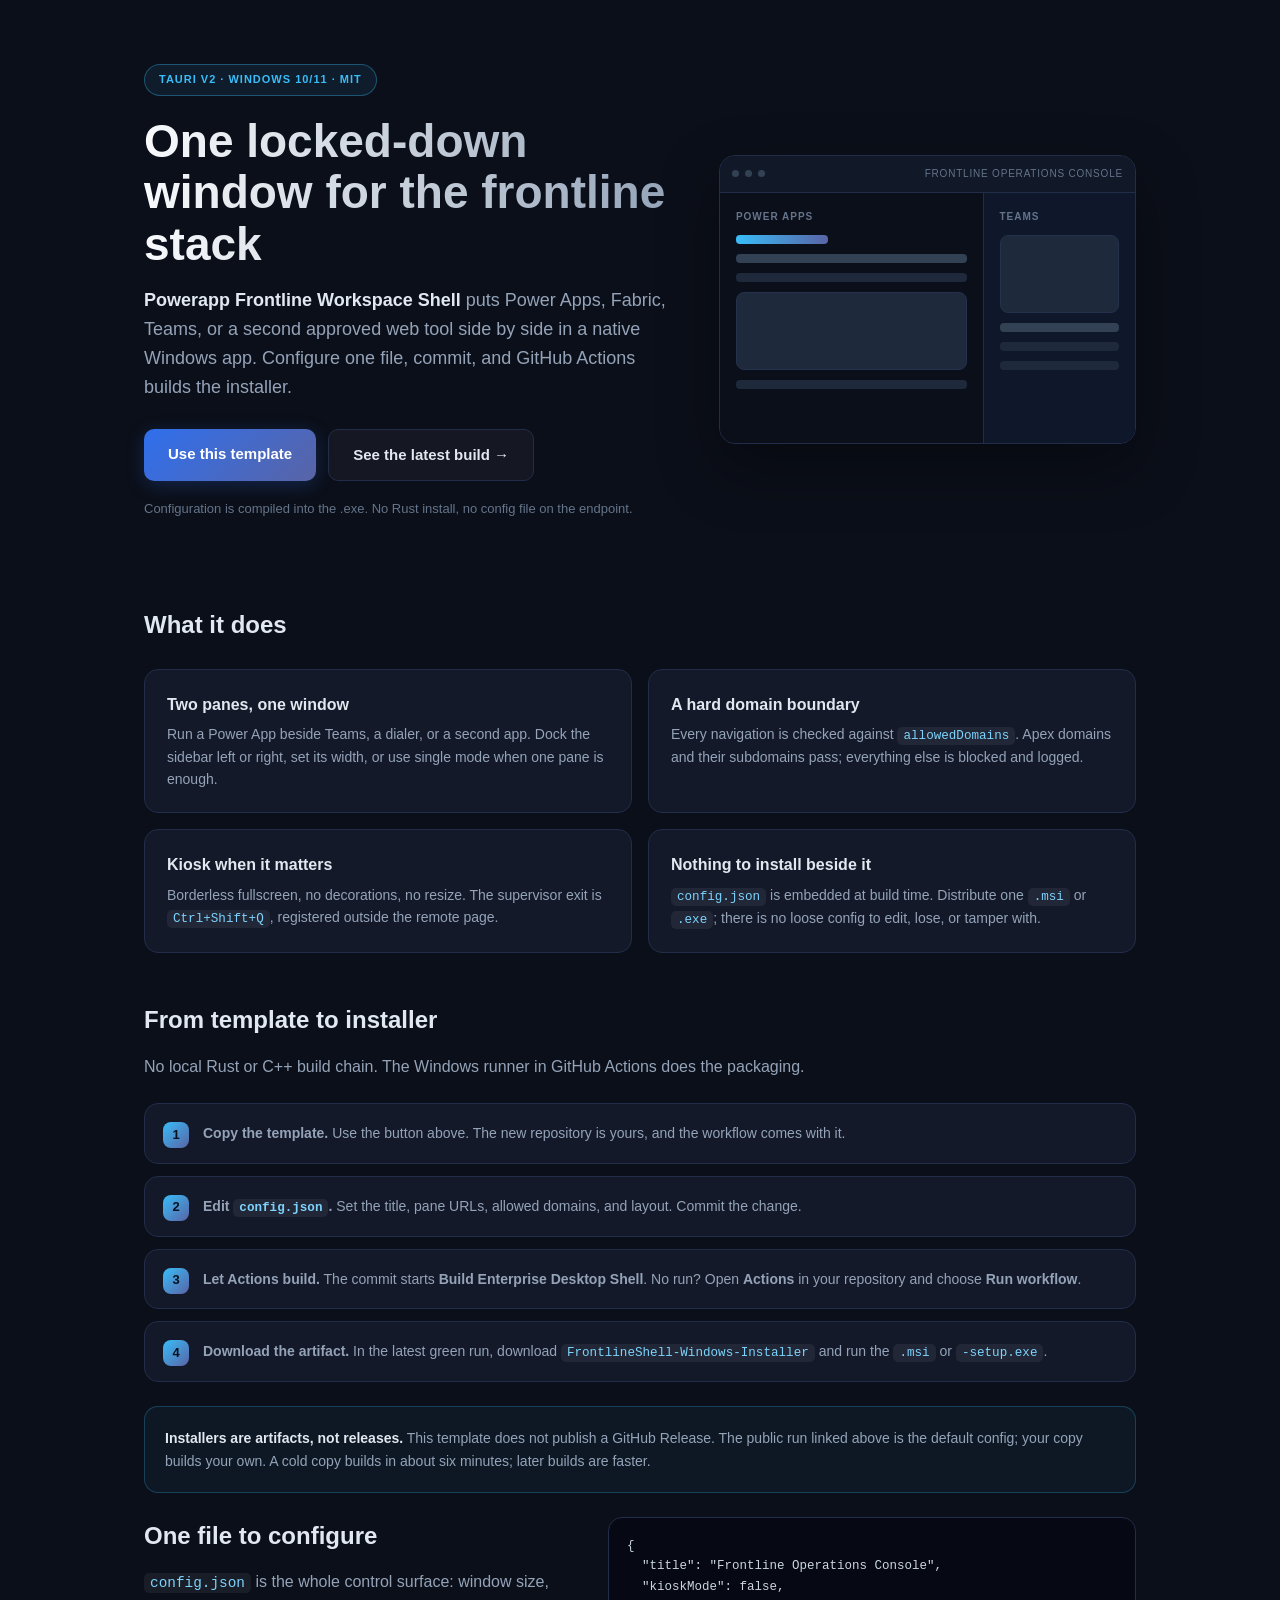
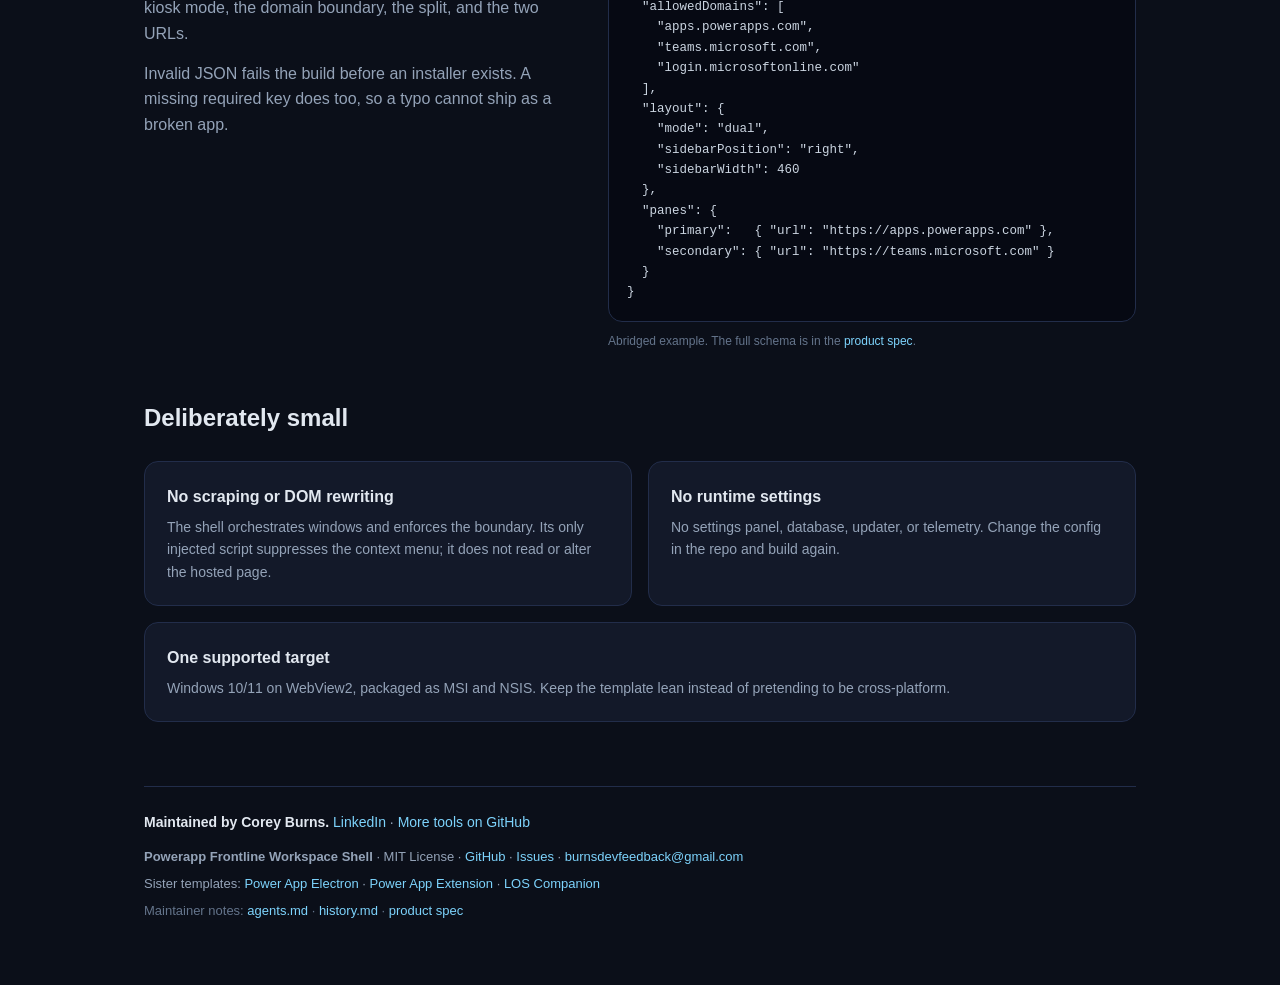
==== index.html @ fa046598 "Publish the template front door and quickstart Adds the GitHub Pages landing page, the copy-configur" ====
<!DOCTYPE html>
<html lang="en">
<head>
<meta charset="UTF-8">
<meta name="viewport" content="width=device-width, initial-scale=1.0">
<title>Powerapp Frontline Workspace Shell — Tauri desktop template</title>
<meta name="description" content="A free, MIT-licensed Tauri v2 template that packages Power Apps, Fabric, Teams, and other approved web tools into one locked-down Windows desktop app. Copy it, edit config.json, commit, and GitHub Actions builds the MSI and NSIS installers.">
<link rel="canonical" href="https://spuds0588.github.io/Powerapp-Frontline-Workspace-Shell/">
<meta property="og:type" content="website">
<meta property="og:title" content="Powerapp Frontline Workspace Shell — Tauri desktop template">
<meta property="og:description" content="One locked-down Windows window for Power Apps, Fabric, and the rest of the frontline stack. Configure one file; GitHub Actions builds the installers.">
<meta property="og:url" content="https://spuds0588.github.io/Powerapp-Frontline-Workspace-Shell/">
<meta name="twitter:card" content="summary">
<meta name="theme-color" content="#0b0f19">
<meta name="robots" content="index, follow">
<link rel="icon" type="image/png" href="src-tauri/icons/32x32.png">
<style>
:root {
    --bg: #0b0f19;
    --panel: #131929;
    --panel-2: #0d1322;
    --border: #222d4a;
    --ink: #e2e8f0;
    --muted: #94a3b8;
    --faint: #64748b;
    --accent: #38bdf8;
    --accent-2: #5964a6;
    --code: #7dd3fc;
}
* { margin: 0; padding: 0; box-sizing: border-box; }
body {
    font-family: -apple-system, BlinkMacSystemFont, "Segoe UI", Roboto, Helvetica, Arial, sans-serif;
    background: var(--bg);
    color: var(--ink);
    line-height: 1.6;
}
.wrap { max-width: 1040px; margin: 0 auto; padding: 64px 24px; }
a { color: var(--code); text-decoration: none; }
a:hover { text-decoration: underline; }
a:focus-visible, .btn:focus-visible { outline: 2px solid var(--accent); outline-offset: 3px; }

.hero {
    display: grid;
    grid-template-columns: minmax(0, 1.12fr) minmax(320px, .88fr);
    gap: 44px;
    align-items: center;
    padding-bottom: 24px;
}
.badge {
    display: inline-block; font-size: 11px; font-weight: 700; letter-spacing: 1px;
    text-transform: uppercase; color: var(--accent); border: 1px solid rgba(56,189,248,.35);
    background: rgba(56,189,248,.08); border-radius: 999px; padding: 6px 14px; margin-bottom: 20px;
}
h1 {
    font-size: clamp(32px, 5vw, 46px); line-height: 1.12; font-weight: 800;
    background: linear-gradient(90deg, #f8fafc, #94a3b8);
    -webkit-background-clip: text; background-clip: text; -webkit-text-fill-color: transparent;
    margin-bottom: 16px;
}
.lede { font-size: 18px; color: var(--muted); max-width: 640px; margin-bottom: 28px; }
.lede strong { color: var(--ink); }
.cta-row { display: flex; flex-wrap: wrap; gap: 12px; }
.btn {
    display: inline-block; padding: 13px 24px; border-radius: 10px; font-weight: 600;
    font-size: 15px; text-decoration: none; transition: transform .15s ease, box-shadow .15s ease;
}
.btn:hover { transform: translateY(-2px); text-decoration: none; }
.btn-primary {
    background: linear-gradient(135deg, #2f6fed, #5964a6); color: #fff;
    box-shadow: 0 4px 18px rgba(47,111,237,.25);
}
.btn-secondary { background: rgba(255,255,255,.04); color: var(--ink); border: 1px solid var(--border); }
.micro { font-size: 13px; color: var(--faint); margin-top: 18px; }

.mock {
    border: 1px solid var(--border); border-radius: 16px; background: var(--panel-2);
    box-shadow: 0 24px 60px rgba(0,0,0,.35); overflow: hidden;
}
.mock-bar {
    display: flex; align-items: center; gap: 6px; padding: 10px 12px;
    border-bottom: 1px solid var(--border); background: #111827;
}
.dot { width: 7px; height: 7px; border-radius: 50%; background: #334155; }
.mock-title {
    margin-left: auto; font-size: 10px; letter-spacing: .08em; text-transform: uppercase;
    color: var(--faint);
}
.mock-body {
    display: grid; grid-template-columns: 1.55fr .9fr; height: 250px; background: var(--bg);
}
.pane { display: flex; flex-direction: column; gap: 10px; padding: 16px; min-width: 0; }
.pane-side { border-left: 1px solid var(--border); background: #0f172a; }
.pane-label {
    font-size: 10px; letter-spacing: .1em; text-transform: uppercase;
    color: var(--faint); font-weight: 700;
}
.bar { height: 9px; border-radius: 4px; background: #1e293b; }
.bar.bright { background: #334155; }
.bar.accent { background: linear-gradient(90deg, var(--accent), var(--accent-2)); width: 40%; }
.tile { height: 56px; border-radius: 8px; background: #1e293b; border: 1px solid #24314d; }
.tile.tall { height: 78px; }

h2 { font-size: 24px; font-weight: 700; margin: 48px 0 14px; color: var(--ink); }
h3 { font-size: 16px; font-weight: 600; margin-bottom: 6px; color: var(--ink); }
p { color: var(--muted); margin-bottom: 14px; }
.grid { display: grid; grid-template-columns: repeat(2, minmax(0, 1fr)); gap: 16px; margin: 24px 0; }
.grid .card:last-child:nth-child(odd) { grid-column: 1 / -1; }
.card { background: var(--panel); border: 1px solid var(--border); border-radius: 14px; padding: 22px; }
.card p { margin: 0; font-size: 14px; }
.card:hover { border-color: #2f4a7a; }

.steps { margin: 24px 0; }
.step {
    position: relative; padding: 18px 18px 18px 58px; background: var(--panel);
    border: 1px solid var(--border); border-radius: 14px; margin-bottom: 12px;
}
.step::before {
    counter-increment: step; content: counter(step);
    position: absolute; left: 18px; top: 18px; width: 26px; height: 26px; border-radius: 8px;
    background: linear-gradient(135deg, var(--accent), var(--accent-2)); color: #06121f;
    font-weight: 800; font-size: 13px; display: flex; align-items: center; justify-content: center;
}
.steps { counter-reset: step; }
.step p { margin: 0; font-size: 14px; }

.callout {
    background: rgba(56,189,248,.05); border: 1px solid rgba(56,189,248,.25);
    border-radius: 14px; padding: 20px; margin: 24px 0;
}
.callout p { margin: 0; font-size: 14px; }
.callout strong { color: var(--ink); }

.split { display: grid; grid-template-columns: minmax(0, .9fr) minmax(0, 1.1fr); gap: 32px; align-items: start; }
.split > * { min-width: 0; }
.split h2 { margin-top: 0; }
code {
    font-family: ui-monospace, SFMono-Regular, Menlo, Consolas, monospace; font-size: .9em;
    background: rgba(255,255,255,.06); border-radius: 5px; padding: 2px 6px; color: var(--code);
}
pre {
    background: #060913; border: 1px solid var(--border); border-radius: 14px;
    padding: 18px; overflow-x: auto; line-height: 1.55; margin: 0;
}
pre code {
    background: none; padding: 0; color: #cbd5e1; font-size: 12.5px; white-space: pre;
}
.code-col .micro { margin: 10px 0 0; font-size: 12px; }

footer { margin-top: 64px; padding-top: 24px; border-top: 1px solid var(--border); font-size: 13px; }
footer p { margin-bottom: 6px; }
footer .connect { font-size: 14px; margin-bottom: 14px; }
footer .connect strong { color: var(--ink); }
footer .small { color: var(--faint); }
.sr-only {
    position: absolute; width: 1px; height: 1px; padding: 0; margin: -1px;
    overflow: hidden; clip: rect(0,0,0,0); white-space: nowrap; border: 0;
}

@media (max-width: 860px) {
    .wrap { padding: 48px 20px; }
    .hero { grid-template-columns: 1fr; gap: 32px; }
    .mock-body { height: 220px; }
    .split { grid-template-columns: 1fr; gap: 8px; }
    h2 { margin-top: 40px; }
}
@media (max-width: 700px) {
    .grid { grid-template-columns: 1fr; }
    .grid .card:last-child:nth-child(odd) { grid-column: auto; }
}
</style>
</head>
<body>
<div class="wrap">

<header class="hero">
    <div>
        <span class="badge">Tauri v2 &middot; Windows 10/11 &middot; MIT</span>
        <h1>One locked-down window for the frontline stack</h1>
        <p class="lede">
            <strong>Powerapp Frontline Workspace Shell</strong> puts Power Apps, Fabric, Teams, or a
            second approved web tool side by side in a native Windows app. Configure one file, commit,
            and GitHub Actions builds the installer.
        </p>
        <div class="cta-row">
            <a class="btn btn-primary" href="https://github.com/Spuds0588/Powerapp-Frontline-Workspace-Shell/generate">Use this template</a>
            <a class="btn btn-secondary" href="https://github.com/Spuds0588/Powerapp-Frontline-Workspace-Shell/actions/workflows/release.yml">See the latest build &rarr;</a>
        </div>
        <p class="micro">Configuration is compiled into the .exe. No Rust install, no config file on the endpoint.</p>
    </div>

    <div class="mock" aria-hidden="true">
        <div class="mock-bar">
            <span class="dot"></span><span class="dot"></span><span class="dot"></span>
            <span class="mock-title">Frontline Operations Console</span>
        </div>
        <div class="mock-body">
            <div class="pane">
                <span class="pane-label">Power Apps</span>
                <div class="bar accent"></div>
                <div class="bar bright"></div>
                <div class="bar"></div>
                <div class="tile tall"></div>
                <div class="bar"></div>
            </div>
            <div class="pane pane-side">
                <span class="pane-label">Teams</span>
                <div class="tile tall"></div>
                <div class="bar bright"></div>
                <div class="bar"></div>
                <div class="bar"></div>
            </div>
        </div>
    </div>
</header>

<main>
<section aria-labelledby="what">
    <h2 id="what">What it does</h2>
    <div class="grid">
        <div class="card">
            <h3>Two panes, one window</h3>
            <p>Run a Power App beside Teams, a dialer, or a second app. Dock the sidebar left or right, set its width, or use single mode when one pane is enough.</p>
        </div>
        <div class="card">
            <h3>A hard domain boundary</h3>
            <p>Every navigation is checked against <code>allowedDomains</code>. Apex domains and their subdomains pass; everything else is blocked and logged.</p>
        </div>
        <div class="card">
            <h3>Kiosk when it matters</h3>
            <p>Borderless fullscreen, no decorations, no resize. The supervisor exit is <code>Ctrl+Shift+Q</code>, registered outside the remote page.</p>
        </div>
        <div class="card">
            <h3>Nothing to install beside it</h3>
            <p><code>config.json</code> is embedded at build time. Distribute one <code>.msi</code> or <code>.exe</code>; there is no loose config to edit, lose, or tamper with.</p>
        </div>
    </div>
</section>

<section aria-labelledby="install">
    <h2 id="install">From template to installer</h2>
    <p>No local Rust or C++ build chain. The Windows runner in GitHub Actions does the packaging.</p>
    <div class="steps">
        <div class="step"><p><strong>Copy the template.</strong> Use the button above. The new repository is yours, and the workflow comes with it.</p></div>
        <div class="step"><p><strong>Edit <code>config.json</code>.</strong> Set the title, pane URLs, allowed domains, and layout. Commit the change.</p></div>
        <div class="step"><p><strong>Let Actions build.</strong> The commit starts <strong>Build Enterprise Desktop Shell</strong>. No run? Open <strong>Actions</strong> in your repository and choose <strong>Run workflow</strong>.</p></div>
        <div class="step"><p><strong>Download the artifact.</strong> In the latest green run, download <code>FrontlineShell-Windows-Installer</code> and run the <code>.msi</code> or <code>-setup.exe</code>.</p></div>
    </div>
    <div class="callout">
        <p><strong>Installers are artifacts, not releases.</strong> This template does not publish a GitHub Release. The public run linked above is the default config; your copy builds your own. A cold copy builds in about six minutes; later builds are faster.</p>
    </div>
</section>

<section class="split" aria-labelledby="config">
    <div>
        <h2 id="config">One file to configure</h2>
        <p><code>config.json</code> is the whole control surface: window size, kiosk mode, the domain boundary, the split, and the two URLs.</p>
        <p>Invalid JSON fails the build before an installer exists. A missing required key does too, so a typo cannot ship as a broken app.</p>
        <p class="sr-only">The example below shows a dual-pane configuration with Power Apps and Teams.</p>
    </div>
<div class="code-col">
<pre><code>{
  "title": "Frontline Operations Console",
  "kioskMode": false,
  "allowedDomains": [
    "apps.powerapps.com",
    "teams.microsoft.com",
    "login.microsoftonline.com"
  ],
  "layout": {
    "mode": "dual",
    "sidebarPosition": "right",
    "sidebarWidth": 460
  },
  "panes": {
    "primary":   { "url": "https://apps.powerapps.com" },
    "secondary": { "url": "https://teams.microsoft.com" }
  }
}</code></pre>
<p class="micro">Abridged example. The full schema is in the <a href="https://github.com/Spuds0588/Powerapp-Frontline-Workspace-Shell/blob/main/PRD-Powerapp%20Frontline%20Workplace%20Shell.md">product spec</a>.</p>
</div>
</section>

<section aria-labelledby="small">
    <h2 id="small">Deliberately small</h2>
    <div class="grid">
        <div class="card">
            <h3>No scraping or DOM rewriting</h3>
            <p>The shell orchestrates windows and enforces the boundary. Its only injected script suppresses the context menu; it does not read or alter the hosted page.</p>
        </div>
        <div class="card">
            <h3>No runtime settings</h3>
            <p>No settings panel, database, updater, or telemetry. Change the config in the repo and build again.</p>
        </div>
        <div class="card">
            <h3>One supported target</h3>
            <p>Windows 10/11 on WebView2, packaged as MSI and NSIS. Keep the template lean instead of pretending to be cross-platform.</p>
        </div>
    </div>
</section>
</main>

<footer>
    <p class="connect"><strong>Maintained by Corey Burns.</strong> <a href="https://www.linkedin.com/in/coreytburns/" rel="noopener">LinkedIn</a> &middot; <a href="https://github.com/Spuds0588?tab=repositories" rel="noopener">More tools on GitHub</a></p>
    <p><strong>Powerapp Frontline Workspace Shell</strong> &middot; MIT License &middot; <a href="https://github.com/Spuds0588/Powerapp-Frontline-Workspace-Shell">GitHub</a> &middot; <a href="https://github.com/Spuds0588/Powerapp-Frontline-Workspace-Shell/issues">Issues</a> &middot; <a href="mailto:burnsdevfeedback@gmail.com">burnsdevfeedback@gmail.com</a></p>
    <p>Sister templates: <a href="https://github.com/Spuds0588/Powerapps-to-electron-template">Power App Electron</a> &middot; <a href="https://github.com/Spuds0588/Powerapp-to-Extension-Template">Power App Extension</a> &middot; <a href="https://github.com/Spuds0588/los-companion-electron-template">LOS Companion</a></p>
    <p class="small">Maintainer notes: <a href="https://github.com/Spuds0588/Powerapp-Frontline-Workspace-Shell/blob/main/agents.md">agents.md</a> &middot; <a href="https://github.com/Spuds0588/Powerapp-Frontline-Workspace-Shell/blob/main/history.md">history.md</a> &middot; <a href="https://github.com/Spuds0588/Powerapp-Frontline-Workspace-Shell/blob/main/PRD-Powerapp%20Frontline%20Workplace%20Shell.md">product spec</a></p>
</footer>

</div>
</body>
</html>
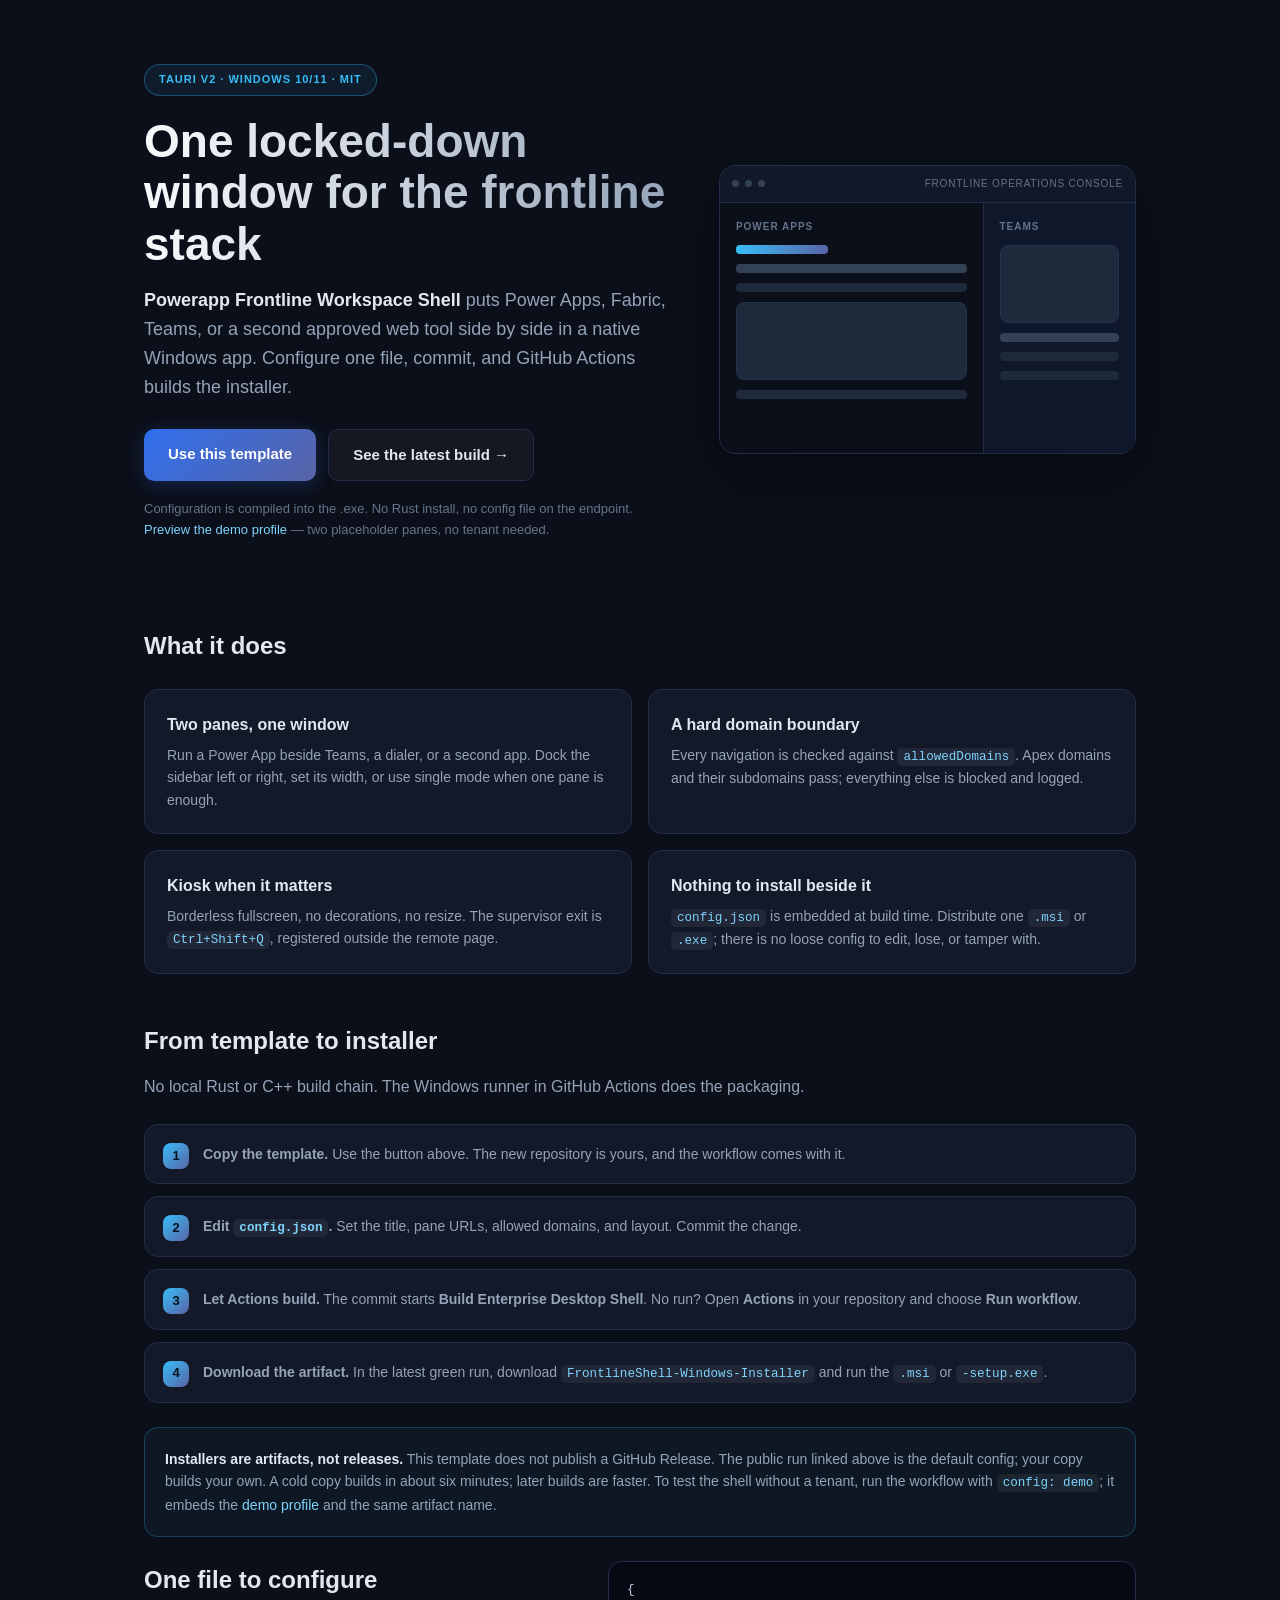
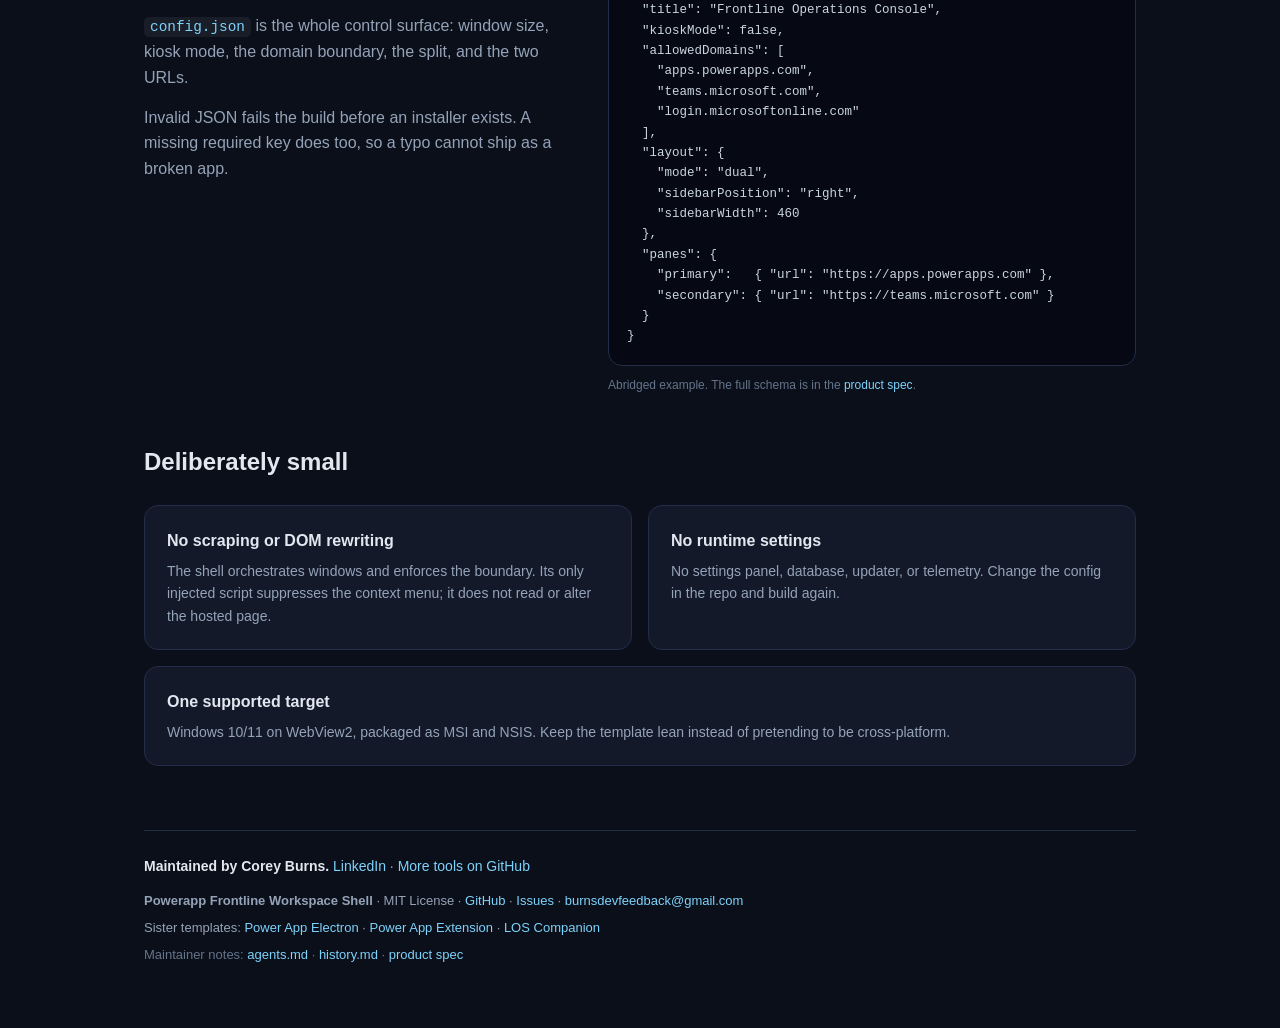
==== commit 97b9a89b: "Add a Pages demo profile and a CI selector to build it The template needs a tenant-free way to exerc" ====
--- a/index.html
+++ b/index.html
@@ -185,7 +185,8 @@
             <a class="btn btn-primary" href="https://github.com/Spuds0588/Powerapp-Frontline-Workspace-Shell/generate">Use this template</a>
             <a class="btn btn-secondary" href="https://github.com/Spuds0588/Powerapp-Frontline-Workspace-Shell/actions/workflows/release.yml">See the latest build &rarr;</a>
         </div>
-        <p class="micro">Configuration is compiled into the .exe. No Rust install, no config file on the endpoint.</p>
+        <p class="micro">Configuration is compiled into the .exe. No Rust install, no config file on the endpoint.<br>
+            <a href="demo/">Preview the demo profile</a> &mdash; two placeholder panes, no tenant needed.</p>
     </div>
 
     <div class="mock" aria-hidden="true">
@@ -246,7 +247,7 @@
         <div class="step"><p><strong>Download the artifact.</strong> In the latest green run, download <code>FrontlineShell-Windows-Installer</code> and run the <code>.msi</code> or <code>-setup.exe</code>.</p></div>
     </div>
     <div class="callout">
-        <p><strong>Installers are artifacts, not releases.</strong> This template does not publish a GitHub Release. The public run linked above is the default config; your copy builds your own. A cold copy builds in about six minutes; later builds are faster.</p>
+        <p><strong>Installers are artifacts, not releases.</strong> This template does not publish a GitHub Release. The public run linked above is the default config; your copy builds your own. A cold copy builds in about six minutes; later builds are faster. To test the shell without a tenant, run the workflow with <code>config: demo</code>; it embeds the <a href="https://github.com/Spuds0588/Powerapp-Frontline-Workspace-Shell/blob/main/config.demo.json">demo profile</a> and the same artifact name.</p>
     </div>
 </section>
 
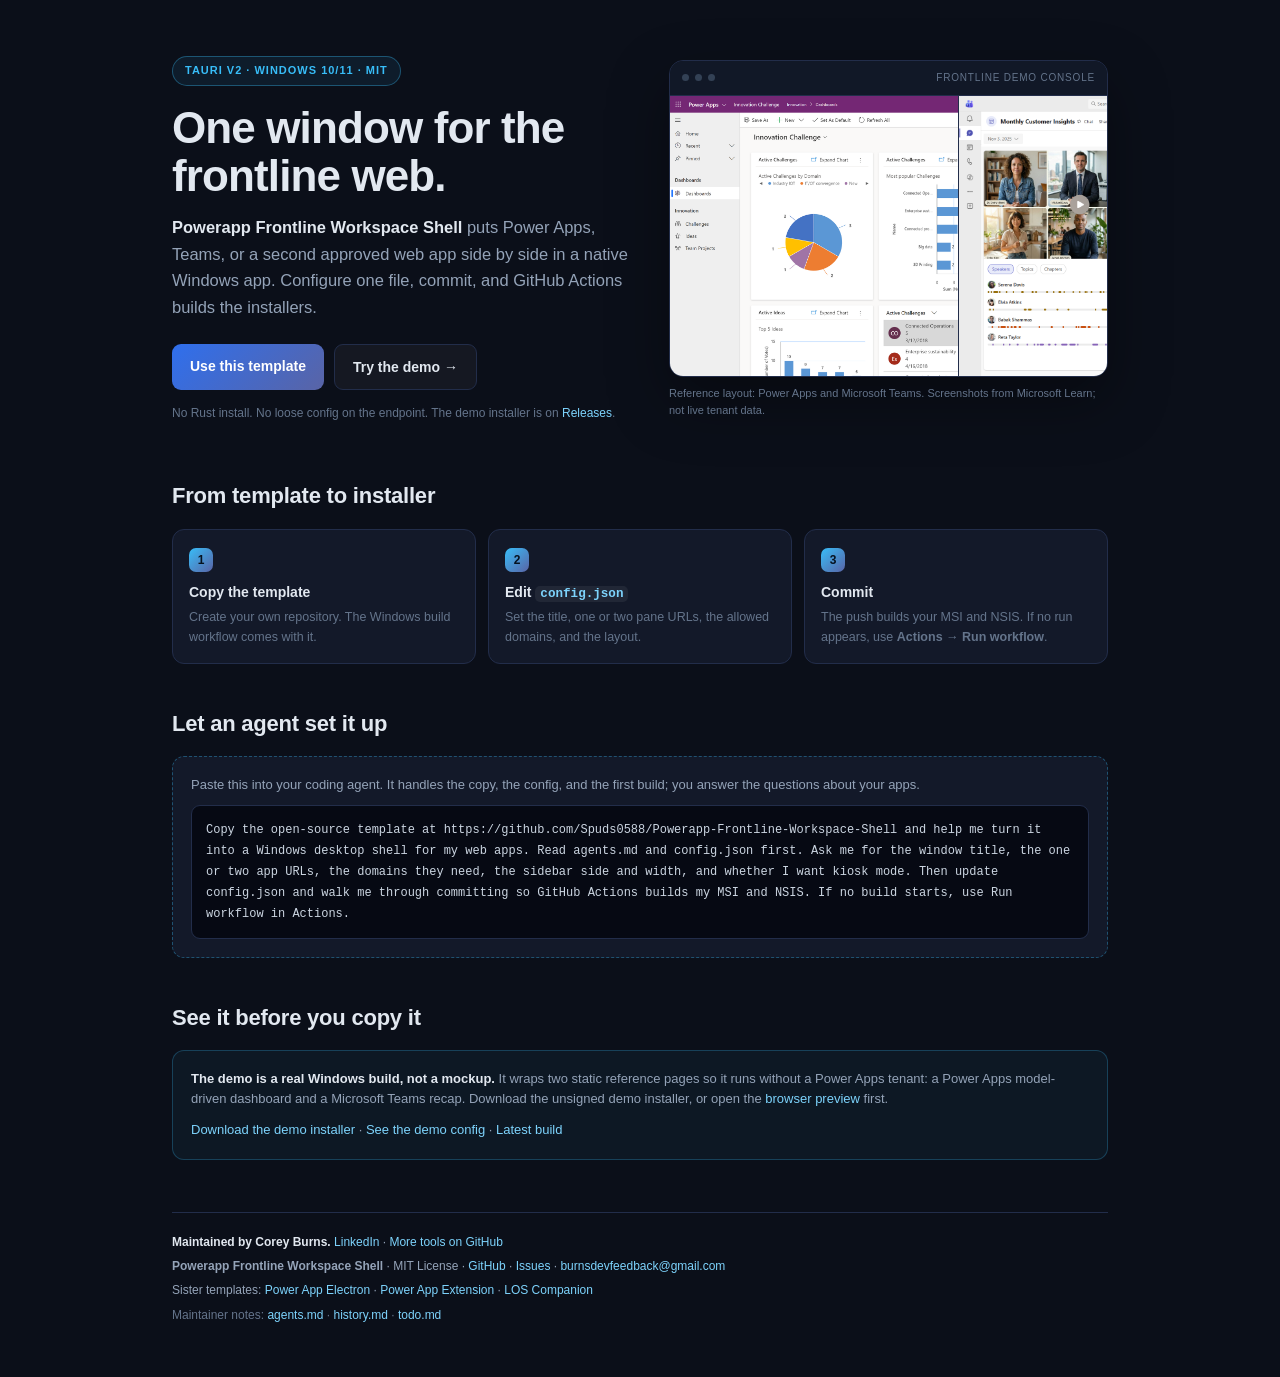
==== commit b60d7551: "Rebuild the demo around real product references Replace the synthetic panes with labeled Microsoft L" ====
--- a/index.html
+++ b/index.html
@@ -4,13 +4,13 @@
 <meta charset="UTF-8">
 <meta name="viewport" content="width=device-width, initial-scale=1.0">
 <title>Powerapp Frontline Workspace Shell — Tauri desktop template</title>
-<meta name="description" content="A free, MIT-licensed Tauri v2 template that packages Power Apps, Fabric, Teams, and other approved web tools into one locked-down Windows desktop app. Copy it, edit config.json, commit, and GitHub Actions builds the MSI and NSIS installers.">
+<meta name="description" content="A free, MIT-licensed Tauri v2 template that packages Power Apps, Teams, and other approved web tools into one locked-down Windows desktop app. Copy it, edit config.json, commit, and GitHub Actions builds the installers.">
 <link rel="canonical" href="https://spuds0588.github.io/Powerapp-Frontline-Workspace-Shell/">
 <meta property="og:type" content="website">
 <meta property="og:title" content="Powerapp Frontline Workspace Shell — Tauri desktop template">
-<meta property="og:description" content="One locked-down Windows window for Power Apps, Fabric, and the rest of the frontline stack. Configure one file; GitHub Actions builds the installers.">
+<meta property="og:description" content="One locked-down Windows window for Power Apps, Teams, and the rest of the frontline stack. Configure one file; GitHub Actions builds the installers.">
 <meta property="og:url" content="https://spuds0588.github.io/Powerapp-Frontline-Workspace-Shell/">
-<meta name="twitter:card" content="summary">
+<meta name="twitter:card" content="summary_large_image">
 <meta name="theme-color" content="#0b0f19">
 <meta name="robots" content="index, follow">
 <link rel="icon" type="image/png" href="src-tauri/icons/32x32.png">
@@ -24,7 +24,6 @@
     --muted: #94a3b8;
     --faint: #64748b;
     --accent: #38bdf8;
-    --accent-2: #5964a6;
     --code: #7dd3fc;
 }
 * { margin: 0; padding: 0; box-sizing: border-box; }
@@ -34,138 +33,156 @@
     color: var(--ink);
     line-height: 1.6;
 }
-.wrap { max-width: 1040px; margin: 0 auto; padding: 64px 24px; }
+.wrap { max-width: 980px; margin: 0 auto; padding: 56px 22px 48px; }
 a { color: var(--code); text-decoration: none; }
 a:hover { text-decoration: underline; }
 a:focus-visible, .btn:focus-visible { outline: 2px solid var(--accent); outline-offset: 3px; }
+img { display: block; max-width: 100%; }
+code {
+    font-family: ui-monospace, SFMono-Regular, Menlo, Consolas, monospace;
+    font-size: .9em;
+    background: rgba(255,255,255,.06);
+    border-radius: 5px;
+    padding: 1px 5px;
+    color: var(--code);
+}
 
 .hero {
     display: grid;
-    grid-template-columns: minmax(0, 1.12fr) minmax(320px, .88fr);
-    gap: 44px;
+    grid-template-columns: minmax(0, 1.02fr) minmax(320px, .98fr);
+    gap: 40px;
     align-items: center;
-    padding-bottom: 24px;
 }
 .badge {
-    display: inline-block; font-size: 11px; font-weight: 700; letter-spacing: 1px;
-    text-transform: uppercase; color: var(--accent); border: 1px solid rgba(56,189,248,.35);
-    background: rgba(56,189,248,.08); border-radius: 999px; padding: 6px 14px; margin-bottom: 20px;
+    display: inline-block;
+    font-size: 11px;
+    font-weight: 700;
+    letter-spacing: 1px;
+    text-transform: uppercase;
+    color: var(--accent);
+    border: 1px solid rgba(56,189,248,.35);
+    background: rgba(56,189,248,.08);
+    border-radius: 999px;
+    padding: 5px 12px;
+    margin-bottom: 18px;
 }
 h1 {
-    font-size: clamp(32px, 5vw, 46px); line-height: 1.12; font-weight: 800;
-    background: linear-gradient(90deg, #f8fafc, #94a3b8);
-    -webkit-background-clip: text; background-clip: text; -webkit-text-fill-color: transparent;
-    margin-bottom: 16px;
-}
-.lede { font-size: 18px; color: var(--muted); max-width: 640px; margin-bottom: 28px; }
+    font-size: clamp(32px, 5vw, 44px);
+    line-height: 1.1;
+    letter-spacing: -.02em;
+    margin-bottom: 14px;
+}
+.lede { font-size: 16.5px; color: var(--muted); margin-bottom: 24px; }
 .lede strong { color: var(--ink); }
-.cta-row { display: flex; flex-wrap: wrap; gap: 12px; }
+.cta-row { display: flex; flex-wrap: wrap; gap: 10px; }
 .btn {
-    display: inline-block; padding: 13px 24px; border-radius: 10px; font-weight: 600;
-    font-size: 15px; text-decoration: none; transition: transform .15s ease, box-shadow .15s ease;
-}
-.btn:hover { transform: translateY(-2px); text-decoration: none; }
-.btn-primary {
-    background: linear-gradient(135deg, #2f6fed, #5964a6); color: #fff;
-    box-shadow: 0 4px 18px rgba(47,111,237,.25);
-}
+    display: inline-block;
+    padding: 11px 18px;
+    border-radius: 9px;
+    font-weight: 650;
+    font-size: 14px;
+    text-decoration: none;
+}
+.btn:hover { transform: translateY(-1px); text-decoration: none; }
+.btn-primary { background: linear-gradient(135deg, #2f6fed, #5964a6); color: #fff; }
 .btn-secondary { background: rgba(255,255,255,.04); color: var(--ink); border: 1px solid var(--border); }
-.micro { font-size: 13px; color: var(--faint); margin-top: 18px; }
-
-.mock {
-    border: 1px solid var(--border); border-radius: 16px; background: var(--panel-2);
-    box-shadow: 0 24px 60px rgba(0,0,0,.35); overflow: hidden;
-}
-.mock-bar {
-    display: flex; align-items: center; gap: 6px; padding: 10px 12px;
-    border-bottom: 1px solid var(--border); background: #111827;
+.micro { font-size: 12px; color: var(--faint); margin-top: 14px; }
+
+.window {
+    border: 1px solid var(--border);
+    border-radius: 14px;
+    background: var(--panel-2);
+    overflow: hidden;
+    box-shadow: 0 24px 60px rgba(0,0,0,.35);
+}
+.window-bar {
+    display: flex;
+    align-items: center;
+    gap: 6px;
+    padding: 9px 12px;
+    background: #111827;
+    border-bottom: 1px solid var(--border);
 }
 .dot { width: 7px; height: 7px; border-radius: 50%; background: #334155; }
-.mock-title {
-    margin-left: auto; font-size: 10px; letter-spacing: .08em; text-transform: uppercase;
-    color: var(--faint);
-}
-.mock-body {
-    display: grid; grid-template-columns: 1.55fr .9fr; height: 250px; background: var(--bg);
-}
-.pane { display: flex; flex-direction: column; gap: 10px; padding: 16px; min-width: 0; }
-.pane-side { border-left: 1px solid var(--border); background: #0f172a; }
-.pane-label {
-    font-size: 10px; letter-spacing: .1em; text-transform: uppercase;
-    color: var(--faint); font-weight: 700;
-}
-.bar { height: 9px; border-radius: 4px; background: #1e293b; }
-.bar.bright { background: #334155; }
-.bar.accent { background: linear-gradient(90deg, var(--accent), var(--accent-2)); width: 40%; }
-.tile { height: 56px; border-radius: 8px; background: #1e293b; border: 1px solid #24314d; }
-.tile.tall { height: 78px; }
-
-h2 { font-size: 24px; font-weight: 700; margin: 48px 0 14px; color: var(--ink); }
-h3 { font-size: 16px; font-weight: 600; margin-bottom: 6px; color: var(--ink); }
-p { color: var(--muted); margin-bottom: 14px; }
-.grid { display: grid; grid-template-columns: repeat(2, minmax(0, 1fr)); gap: 16px; margin: 24px 0; }
-.grid .card:last-child:nth-child(odd) { grid-column: 1 / -1; }
-.card { background: var(--panel); border: 1px solid var(--border); border-radius: 14px; padding: 22px; }
-.card p { margin: 0; font-size: 14px; }
-.card:hover { border-color: #2f4a7a; }
-
-.steps { margin: 24px 0; }
+.window-title { margin-left: auto; font-size: 10px; letter-spacing: .08em; text-transform: uppercase; color: var(--faint); }
+.window-body { display: grid; grid-template-columns: 1.65fr .85fr; gap: 1px; height: 280px; background: var(--border); }
+.window-body img { width: 100%; height: 100%; object-fit: cover; object-position: left top; }
+.window-caption { font-size: 11px; color: var(--faint); margin-top: 8px; }
+
+h2 { font-size: 22px; margin: 42px 0 8px; letter-spacing: -.01em; }
+p { color: var(--muted); margin-bottom: 12px; }
+.steps { display: grid; grid-template-columns: repeat(3, minmax(0, 1fr)); gap: 12px; margin-top: 16px; }
 .step {
-    position: relative; padding: 18px 18px 18px 58px; background: var(--panel);
-    border: 1px solid var(--border); border-radius: 14px; margin-bottom: 12px;
-}
-.step::before {
-    counter-increment: step; content: counter(step);
-    position: absolute; left: 18px; top: 18px; width: 26px; height: 26px; border-radius: 8px;
-    background: linear-gradient(135deg, var(--accent), var(--accent-2)); color: #06121f;
-    font-weight: 800; font-size: 13px; display: flex; align-items: center; justify-content: center;
-}
-.steps { counter-reset: step; }
-.step p { margin: 0; font-size: 14px; }
-
-.callout {
-    background: rgba(56,189,248,.05); border: 1px solid rgba(56,189,248,.25);
-    border-radius: 14px; padding: 20px; margin: 24px 0;
-}
-.callout p { margin: 0; font-size: 14px; }
-.callout strong { color: var(--ink); }
-
-.split { display: grid; grid-template-columns: minmax(0, .9fr) minmax(0, 1.1fr); gap: 32px; align-items: start; }
-.split > * { min-width: 0; }
-.split h2 { margin-top: 0; }
-code {
-    font-family: ui-monospace, SFMono-Regular, Menlo, Consolas, monospace; font-size: .9em;
-    background: rgba(255,255,255,.06); border-radius: 5px; padding: 2px 6px; color: var(--code);
-}
-pre {
-    background: #060913; border: 1px solid var(--border); border-radius: 14px;
-    padding: 18px; overflow-x: auto; line-height: 1.55; margin: 0;
-}
-pre code {
-    background: none; padding: 0; color: #cbd5e1; font-size: 12.5px; white-space: pre;
-}
-.code-col .micro { margin: 10px 0 0; font-size: 12px; }
-
-footer { margin-top: 64px; padding-top: 24px; border-top: 1px solid var(--border); font-size: 13px; }
-footer p { margin-bottom: 6px; }
-footer .connect { font-size: 14px; margin-bottom: 14px; }
+    background: var(--panel);
+    border: 1px solid var(--border);
+    border-radius: 12px;
+    padding: 16px;
+}
+.step .n {
+    display: inline-grid;
+    place-items: center;
+    width: 24px;
+    height: 24px;
+    border-radius: 7px;
+    background: linear-gradient(135deg, var(--accent), #5964a6);
+    color: #06121f;
+    font-size: 12px;
+    font-weight: 800;
+    margin-bottom: 9px;
+}
+.step h3 { font-size: 14px; margin-bottom: 3px; }
+.step p { font-size: 12.5px; color: var(--faint); margin: 0; }
+
+.agent-box {
+    background: var(--panel);
+    border: 1px dashed rgba(56,189,248,.35);
+    border-radius: 12px;
+    padding: 18px;
+    margin-top: 14px;
+}
+.agent-box p { font-size: 13px; margin-bottom: 10px; }
+.prompt {
+    background: #060913;
+    border: 1px solid var(--border);
+    border-radius: 9px;
+    padding: 14px;
+    overflow-x: auto;
+}
+.prompt code {
+    background: none;
+    padding: 0;
+    color: #cbd5e1;
+    font-size: 12px;
+    line-height: 1.6;
+    white-space: pre-wrap;
+}
+
+.demo-box {
+    background: rgba(56,189,248,.05);
+    border: 1px solid rgba(56,189,248,.25);
+    border-radius: 12px;
+    padding: 18px;
+    margin-top: 14px;
+}
+.demo-box p { font-size: 13px; margin-bottom: 10px; }
+.demo-box p:last-child { margin-bottom: 0; }
+.demo-box strong { color: var(--ink); }
+
+footer { margin-top: 52px; padding-top: 20px; border-top: 1px solid var(--border); font-size: 12px; }
+footer p { margin-bottom: 5px; font-size: 12px; }
+footer .small { color: var(--faint); }
+footer .connect { color: var(--muted); }
 footer .connect strong { color: var(--ink); }
-footer .small { color: var(--faint); }
-.sr-only {
-    position: absolute; width: 1px; height: 1px; padding: 0; margin: -1px;
-    overflow: hidden; clip: rect(0,0,0,0); white-space: nowrap; border: 0;
-}
-
-@media (max-width: 860px) {
-    .wrap { padding: 48px 20px; }
-    .hero { grid-template-columns: 1fr; gap: 32px; }
-    .mock-body { height: 220px; }
-    .split { grid-template-columns: 1fr; gap: 8px; }
-    h2 { margin-top: 40px; }
-}
-@media (max-width: 700px) {
-    .grid { grid-template-columns: 1fr; }
-    .grid .card:last-child:nth-child(odd) { grid-column: auto; }
+
+@media (max-width: 840px) {
+    .wrap { padding: 44px 18px 40px; }
+    .hero { grid-template-columns: 1fr; gap: 28px; }
+    .steps { grid-template-columns: 1fr; }
+    .window-body { height: 220px; }
+}
+@media (max-width: 520px) {
+    .window-body { height: 180px; }
+    .window-title { display: none; }
 }
 </style>
 </head>
@@ -175,136 +192,95 @@
 <header class="hero">
     <div>
         <span class="badge">Tauri v2 &middot; Windows 10/11 &middot; MIT</span>
-        <h1>One locked-down window for the frontline stack</h1>
-        <p class="lede">
-            <strong>Powerapp Frontline Workspace Shell</strong> puts Power Apps, Fabric, Teams, or a
-            second approved web tool side by side in a native Windows app. Configure one file, commit,
-            and GitHub Actions builds the installer.
-        </p>
+        <h1>One window for the frontline web.</h1>
+        <p class="lede"><strong>Powerapp Frontline Workspace Shell</strong> puts Power Apps, Teams, or a
+            second approved web app side by side in a native Windows app. Configure one file, commit, and
+            GitHub Actions builds the installers.</p>
         <div class="cta-row">
             <a class="btn btn-primary" href="https://github.com/Spuds0588/Powerapp-Frontline-Workspace-Shell/generate">Use this template</a>
-            <a class="btn btn-secondary" href="https://github.com/Spuds0588/Powerapp-Frontline-Workspace-Shell/actions/workflows/release.yml">See the latest build &rarr;</a>
-        </div>
-        <p class="micro">Configuration is compiled into the .exe. No Rust install, no config file on the endpoint.<br>
-            <a href="demo/">Preview the demo profile</a> &mdash; two placeholder panes, no tenant needed.</p>
-    </div>
-
-    <div class="mock" aria-hidden="true">
-        <div class="mock-bar">
-            <span class="dot"></span><span class="dot"></span><span class="dot"></span>
-            <span class="mock-title">Frontline Operations Console</span>
-        </div>
-        <div class="mock-body">
-            <div class="pane">
-                <span class="pane-label">Power Apps</span>
-                <div class="bar accent"></div>
-                <div class="bar bright"></div>
-                <div class="bar"></div>
-                <div class="tile tall"></div>
-                <div class="bar"></div>
+            <a class="btn btn-secondary" href="demo/">Try the demo &rarr;</a>
+        </div>
+        <p class="micro">No Rust install. No loose config on the endpoint. The demo installer is on
+            <a href="https://github.com/Spuds0588/Powerapp-Frontline-Workspace-Shell/releases/tag/demo-latest">Releases</a>.</p>
+    </div>
+
+    <div>
+        <div class="window" aria-hidden="true">
+            <div class="window-bar">
+                <span class="dot"></span><span class="dot"></span><span class="dot"></span>
+                <span class="window-title">Frontline Demo Console</span>
             </div>
-            <div class="pane pane-side">
-                <span class="pane-label">Teams</span>
-                <div class="tile tall"></div>
-                <div class="bar bright"></div>
-                <div class="bar"></div>
-                <div class="bar"></div>
+            <div class="window-body">
+                <img src="demo/shots/model-app-sample.png" alt="">
+                <img src="demo/shots/teams-recap.png" alt="">
             </div>
         </div>
+        <p class="window-caption">Reference layout: Power Apps and Microsoft Teams. Screenshots from
+            Microsoft Learn; not live tenant data.</p>
     </div>
 </header>
 
 <main>
-<section aria-labelledby="what">
-    <h2 id="what">What it does</h2>
-    <div class="grid">
-        <div class="card">
-            <h3>Two panes, one window</h3>
-            <p>Run a Power App beside Teams, a dialer, or a second app. Dock the sidebar left or right, set its width, or use single mode when one pane is enough.</p>
-        </div>
-        <div class="card">
-            <h3>A hard domain boundary</h3>
-            <p>Every navigation is checked against <code>allowedDomains</code>. Apex domains and their subdomains pass; everything else is blocked and logged.</p>
-        </div>
-        <div class="card">
-            <h3>Kiosk when it matters</h3>
-            <p>Borderless fullscreen, no decorations, no resize. The supervisor exit is <code>Ctrl+Shift+Q</code>, registered outside the remote page.</p>
-        </div>
-        <div class="card">
-            <h3>Nothing to install beside it</h3>
-            <p><code>config.json</code> is embedded at build time. Distribute one <code>.msi</code> or <code>.exe</code>; there is no loose config to edit, lose, or tamper with.</p>
+<section aria-labelledby="flow">
+    <h2 id="flow">From template to installer</h2>
+    <div class="steps">
+        <div class="step">
+            <span class="n">1</span>
+            <h3>Copy the template</h3>
+            <p>Create your own repository. The Windows build workflow comes with it.</p>
+        </div>
+        <div class="step">
+            <span class="n">2</span>
+            <h3>Edit <code>config.json</code></h3>
+            <p>Set the title, one or two pane URLs, the allowed domains, and the layout.</p>
+        </div>
+        <div class="step">
+            <span class="n">3</span>
+            <h3>Commit</h3>
+            <p>The push builds your MSI and NSIS. If no run appears, use <strong>Actions &rarr; Run workflow</strong>.</p>
         </div>
     </div>
 </section>
 
-<section aria-labelledby="install">
-    <h2 id="install">From template to installer</h2>
-    <p>No local Rust or C++ build chain. The Windows runner in GitHub Actions does the packaging.</p>
-    <div class="steps">
-        <div class="step"><p><strong>Copy the template.</strong> Use the button above. The new repository is yours, and the workflow comes with it.</p></div>
-        <div class="step"><p><strong>Edit <code>config.json</code>.</strong> Set the title, pane URLs, allowed domains, and layout. Commit the change.</p></div>
-        <div class="step"><p><strong>Let Actions build.</strong> The commit starts <strong>Build Enterprise Desktop Shell</strong>. No run? Open <strong>Actions</strong> in your repository and choose <strong>Run workflow</strong>.</p></div>
-        <div class="step"><p><strong>Download the artifact.</strong> In the latest green run, download <code>FrontlineShell-Windows-Installer</code> and run the <code>.msi</code> or <code>-setup.exe</code>.</p></div>
-    </div>
-    <div class="callout">
-        <p><strong>Installers are artifacts, not releases.</strong> This template does not publish a GitHub Release. The public run linked above is the default config; your copy builds your own. A cold copy builds in about six minutes; later builds are faster. To test the shell without a tenant, run the workflow with <code>config: demo</code>; it embeds the <a href="https://github.com/Spuds0588/Powerapp-Frontline-Workspace-Shell/blob/main/config.demo.json">demo profile</a> and the same artifact name.</p>
+<section aria-labelledby="agent">
+    <h2 id="agent">Let an agent set it up</h2>
+    <div class="agent-box">
+        <p>Paste this into your coding agent. It handles the copy, the config, and the first build; you
+            answer the questions about your apps.</p>
+<pre class="prompt"><code>Copy the open-source template at https://github.com/Spuds0588/Powerapp-Frontline-Workspace-Shell and help me turn it into a Windows desktop shell for my web apps. Read agents.md and config.json first. Ask me for the window title, the one or two app URLs, the domains they need, the sidebar side and width, and whether I want kiosk mode. Then update config.json and walk me through committing so GitHub Actions builds my MSI and NSIS. If no build starts, use Run workflow in Actions.</code></pre>
     </div>
 </section>
 
-<section class="split" aria-labelledby="config">
-    <div>
-        <h2 id="config">One file to configure</h2>
-        <p><code>config.json</code> is the whole control surface: window size, kiosk mode, the domain boundary, the split, and the two URLs.</p>
-        <p>Invalid JSON fails the build before an installer exists. A missing required key does too, so a typo cannot ship as a broken app.</p>
-        <p class="sr-only">The example below shows a dual-pane configuration with Power Apps and Teams.</p>
-    </div>
-<div class="code-col">
-<pre><code>{
-  "title": "Frontline Operations Console",
-  "kioskMode": false,
-  "allowedDomains": [
-    "apps.powerapps.com",
-    "teams.microsoft.com",
-    "login.microsoftonline.com"
-  ],
-  "layout": {
-    "mode": "dual",
-    "sidebarPosition": "right",
-    "sidebarWidth": 460
-  },
-  "panes": {
-    "primary":   { "url": "https://apps.powerapps.com" },
-    "secondary": { "url": "https://teams.microsoft.com" }
-  }
-}</code></pre>
-<p class="micro">Abridged example. The full schema is in the <a href="https://github.com/Spuds0588/Powerapp-Frontline-Workspace-Shell/blob/main/PRD-Powerapp%20Frontline%20Workplace%20Shell.md">product spec</a>.</p>
-</div>
-</section>
-
-<section aria-labelledby="small">
-    <h2 id="small">Deliberately small</h2>
-    <div class="grid">
-        <div class="card">
-            <h3>No scraping or DOM rewriting</h3>
-            <p>The shell orchestrates windows and enforces the boundary. Its only injected script suppresses the context menu; it does not read or alter the hosted page.</p>
-        </div>
-        <div class="card">
-            <h3>No runtime settings</h3>
-            <p>No settings panel, database, updater, or telemetry. Change the config in the repo and build again.</p>
-        </div>
-        <div class="card">
-            <h3>One supported target</h3>
-            <p>Windows 10/11 on WebView2, packaged as MSI and NSIS. Keep the template lean instead of pretending to be cross-platform.</p>
-        </div>
+<section aria-labelledby="demo">
+    <h2 id="demo">See it before you copy it</h2>
+    <div class="demo-box">
+        <p><strong>The demo is a real Windows build, not a mockup.</strong> It wraps two static reference
+            pages so it runs without a Power Apps tenant: a Power Apps model-driven dashboard and a
+            Microsoft Teams recap. Download the unsigned demo installer, or open the
+            <a href="demo/">browser preview</a> first.</p>
+        <p><a href="https://github.com/Spuds0588/Powerapp-Frontline-Workspace-Shell/releases/tag/demo-latest">Download the demo installer</a>
+            &middot; <a href="https://github.com/Spuds0588/Powerapp-Frontline-Workspace-Shell/blob/main/config.demo.json">See the demo config</a>
+            &middot; <a href="https://github.com/Spuds0588/Powerapp-Frontline-Workspace-Shell/actions/workflows/release.yml">Latest build</a></p>
     </div>
 </section>
 </main>
 
 <footer>
-    <p class="connect"><strong>Maintained by Corey Burns.</strong> <a href="https://www.linkedin.com/in/coreytburns/" rel="noopener">LinkedIn</a> &middot; <a href="https://github.com/Spuds0588?tab=repositories" rel="noopener">More tools on GitHub</a></p>
-    <p><strong>Powerapp Frontline Workspace Shell</strong> &middot; MIT License &middot; <a href="https://github.com/Spuds0588/Powerapp-Frontline-Workspace-Shell">GitHub</a> &middot; <a href="https://github.com/Spuds0588/Powerapp-Frontline-Workspace-Shell/issues">Issues</a> &middot; <a href="mailto:burnsdevfeedback@gmail.com">burnsdevfeedback@gmail.com</a></p>
-    <p>Sister templates: <a href="https://github.com/Spuds0588/Powerapps-to-electron-template">Power App Electron</a> &middot; <a href="https://github.com/Spuds0588/Powerapp-to-Extension-Template">Power App Extension</a> &middot; <a href="https://github.com/Spuds0588/los-companion-electron-template">LOS Companion</a></p>
-    <p class="small">Maintainer notes: <a href="https://github.com/Spuds0588/Powerapp-Frontline-Workspace-Shell/blob/main/agents.md">agents.md</a> &middot; <a href="https://github.com/Spuds0588/Powerapp-Frontline-Workspace-Shell/blob/main/history.md">history.md</a> &middot; <a href="https://github.com/Spuds0588/Powerapp-Frontline-Workspace-Shell/blob/main/PRD-Powerapp%20Frontline%20Workplace%20Shell.md">product spec</a></p>
+    <p class="connect"><strong>Maintained by Corey Burns.</strong>
+        <a href="https://www.linkedin.com/in/coreytburns/" rel="noopener">LinkedIn</a> &middot;
+        <a href="https://github.com/Spuds0588?tab=repositories" rel="noopener">More tools on GitHub</a></p>
+    <p><strong>Powerapp Frontline Workspace Shell</strong> &middot; MIT License &middot;
+        <a href="https://github.com/Spuds0588/Powerapp-Frontline-Workspace-Shell">GitHub</a> &middot;
+        <a href="https://github.com/Spuds0588/Powerapp-Frontline-Workspace-Shell/issues">Issues</a> &middot;
+        <a href="mailto:burnsdevfeedback@gmail.com">burnsdevfeedback@gmail.com</a></p>
+    <p>Sister templates:
+        <a href="https://github.com/Spuds0588/Powerapps-to-electron-template">Power App Electron</a> &middot;
+        <a href="https://github.com/Spuds0588/Powerapp-to-Extension-Template">Power App Extension</a> &middot;
+        <a href="https://github.com/Spuds0588/los-companion-electron-template">LOS Companion</a></p>
+    <p class="small">Maintainer notes:
+        <a href="agents.md">agents.md</a> &middot;
+        <a href="history.md">history.md</a> &middot;
+        <a href="todo.md">todo.md</a></p>
 </footer>
 
 </div>
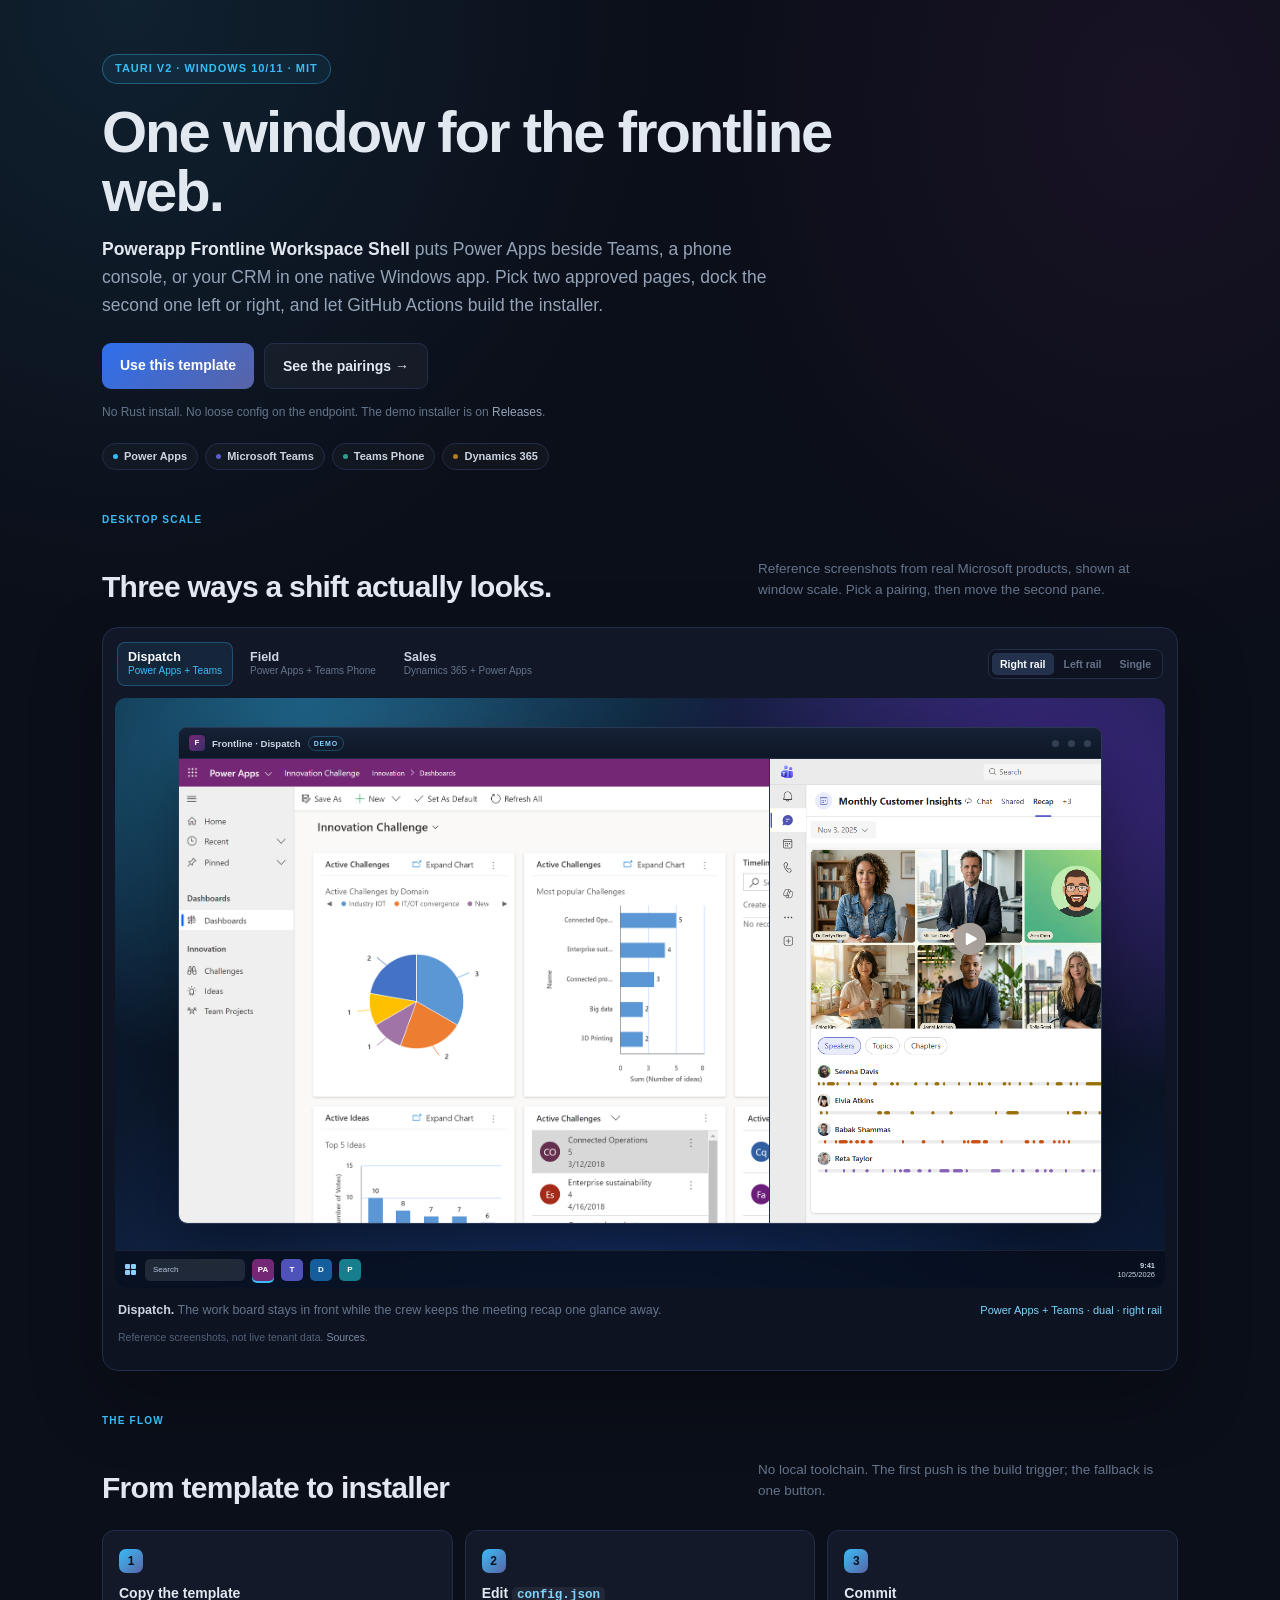
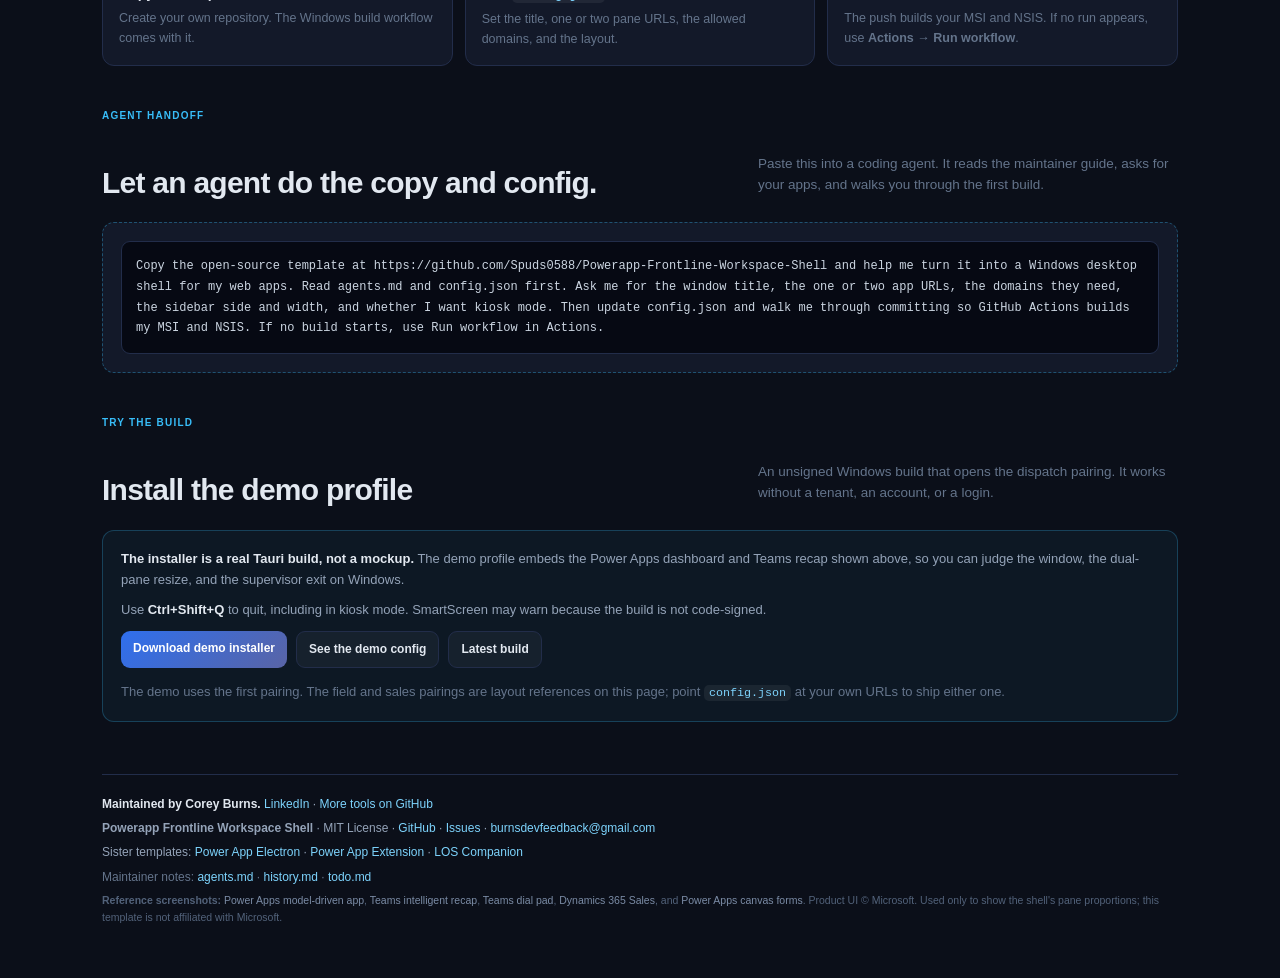
==== commit acb90db1: "Make the landing page the demo with three real app pairings Fold the separate demo page into the roo" ====
--- a/index.html
+++ b/index.html
@@ -4,11 +4,11 @@
 <meta charset="UTF-8">
 <meta name="viewport" content="width=device-width, initial-scale=1.0">
 <title>Powerapp Frontline Workspace Shell — Tauri desktop template</title>
-<meta name="description" content="A free, MIT-licensed Tauri v2 template that packages Power Apps, Teams, and other approved web tools into one locked-down Windows desktop app. Copy it, edit config.json, commit, and GitHub Actions builds the installers.">
+<meta name="description" content="A free, MIT-licensed Tauri v2 template that packages Power Apps, Teams, Teams Phone, or your CRM into one locked-down Windows desktop app. Copy it, edit config.json, commit, and GitHub Actions builds the installers.">
 <link rel="canonical" href="https://spuds0588.github.io/Powerapp-Frontline-Workspace-Shell/">
 <meta property="og:type" content="website">
 <meta property="og:title" content="Powerapp Frontline Workspace Shell — Tauri desktop template">
-<meta property="og:description" content="One locked-down Windows window for Power Apps, Teams, and the rest of the frontline stack. Configure one file; GitHub Actions builds the installers.">
+<meta property="og:description" content="One locked-down Windows window for Power Apps, Teams, Teams Phone, and your CRM. Configure one file; GitHub Actions builds the installers.">
 <meta property="og:url" content="https://spuds0588.github.io/Powerapp-Frontline-Workspace-Shell/">
 <meta name="twitter:card" content="summary_large_image">
 <meta name="theme-color" content="#0b0f19">
@@ -25,18 +25,24 @@
     --faint: #64748b;
     --accent: #38bdf8;
     --code: #7dd3fc;
+    --purple: #742774;
+    --teams: #5b5fc7;
 }
 * { margin: 0; padding: 0; box-sizing: border-box; }
 body {
     font-family: -apple-system, BlinkMacSystemFont, "Segoe UI", Roboto, Helvetica, Arial, sans-serif;
-    background: var(--bg);
+    background:
+        radial-gradient(ellipse 70% 40% at 10% 0%, rgba(56,189,248,.10), transparent 60%),
+        radial-gradient(ellipse 60% 35% at 90% 4%, rgba(116,39,116,.13), transparent 60%),
+        var(--bg);
     color: var(--ink);
     line-height: 1.6;
-}
-.wrap { max-width: 980px; margin: 0 auto; padding: 56px 22px 48px; }
+    -webkit-font-smoothing: antialiased;
+}
+.wrap { max-width: 1120px; margin: 0 auto; padding: 54px 22px 48px; }
 a { color: var(--code); text-decoration: none; }
 a:hover { text-decoration: underline; }
-a:focus-visible, .btn:focus-visible { outline: 2px solid var(--accent); outline-offset: 3px; }
+a:focus-visible, button:focus-visible { outline: 2px solid var(--accent); outline-offset: 3px; }
 img { display: block; max-width: 100%; }
 code {
     font-family: ui-monospace, SFMono-Regular, Menlo, Consolas, monospace;
@@ -47,12 +53,8 @@
     color: var(--code);
 }
 
-.hero {
-    display: grid;
-    grid-template-columns: minmax(0, 1.02fr) minmax(320px, .98fr);
-    gap: 40px;
-    align-items: center;
-}
+/* Hero */
+.hero { max-width: 820px; margin-bottom: 34px; }
 .badge {
     display: inline-block;
     font-size: 11px;
@@ -67,12 +69,13 @@
     margin-bottom: 18px;
 }
 h1 {
-    font-size: clamp(32px, 5vw, 44px);
-    line-height: 1.1;
-    letter-spacing: -.02em;
+    font-size: clamp(38px, 6vw, 58px);
+    line-height: 1.03;
+    letter-spacing: -.035em;
     margin-bottom: 14px;
-}
-.lede { font-size: 16.5px; color: var(--muted); margin-bottom: 24px; }
+    max-width: 760px;
+}
+.lede { font-size: 17.5px; color: var(--muted); max-width: 690px; margin-bottom: 24px; }
 .lede strong { color: var(--ink); }
 .cta-row { display: flex; flex-wrap: wrap; gap: 10px; }
 .btn {
@@ -87,30 +90,263 @@
 .btn-primary { background: linear-gradient(135deg, #2f6fed, #5964a6); color: #fff; }
 .btn-secondary { background: rgba(255,255,255,.04); color: var(--ink); border: 1px solid var(--border); }
 .micro { font-size: 12px; color: var(--faint); margin-top: 14px; }
-
-.window {
+.micro a { color: var(--muted); }
+.stack { display: flex; flex-wrap: wrap; gap: 7px; margin-top: 20px; }
+.stack span {
+    font-size: 11px;
+    font-weight: 600;
+    color: #cbd5e1;
     border: 1px solid var(--border);
-    border-radius: 14px;
-    background: var(--panel-2);
+    background: rgba(255,255,255,.025);
+    border-radius: 999px;
+    padding: 4px 10px;
+}
+.stack span::before {
+    content: "";
+    display: inline-block;
+    width: 5px;
+    height: 5px;
+    border-radius: 50%;
+    margin-right: 6px;
+    vertical-align: 1px;
+    background: var(--accent);
+}
+.stack span:nth-child(2)::before { background: var(--teams); }
+.stack span:nth-child(3)::before { background: #2f9e8f; }
+.stack span:nth-child(4)::before { background: #b7791f; }
+
+/* Sections */
+.section-head {
+    display: flex;
+    align-items: end;
+    justify-content: space-between;
+    gap: 28px;
+    margin: 42px 0 14px;
+}
+.section-head h2 { font-size: clamp(24px, 3vw, 30px); letter-spacing: -.025em; line-height: 1.15; }
+.section-head p { max-width: 420px; font-size: 13.5px; color: var(--faint); }
+.eyebrow {
+    display: block;
+    font-size: 10px;
+    font-weight: 800;
+    letter-spacing: 1.2px;
+    text-transform: uppercase;
+    color: var(--accent);
+    margin-bottom: 6px;
+}
+h2 { font-size: 22px; margin: 42px 0 8px; letter-spacing: -.01em; }
+p { color: var(--muted); margin-bottom: 12px; }
+
+/* Demo stage */
+.stage {
+    background: linear-gradient(180deg, rgba(19,25,41,.9), rgba(13,19,34,.95));
+    border: 1px solid var(--border);
+    border-radius: 16px;
+    padding: 12px;
+    box-shadow: 0 28px 70px rgba(0,0,0,.28);
+}
+.stage-controls {
+    display: flex;
+    align-items: center;
+    justify-content: space-between;
+    gap: 10px;
+    padding: 2px 2px 12px;
+}
+.tabs { display: flex; gap: 6px; min-width: 0; }
+.tab {
+    appearance: none;
+    border: 1px solid transparent;
+    background: transparent;
+    color: var(--muted);
+    text-align: left;
+    padding: 7px 10px;
+    border-radius: 8px;
+    cursor: pointer;
+    line-height: 1.25;
+    min-width: 0;
+}
+.tab span { display: block; font-size: 12.5px; font-weight: 700; color: #cbd5e1; }
+.tab small { display: block; font-size: 10px; color: var(--faint); white-space: nowrap; }
+.tab:hover { background: rgba(255,255,255,.04); }
+.tab[aria-selected="true"] {
+    background: rgba(56,189,248,.09);
+    border-color: rgba(56,189,248,.28);
+}
+.tab[aria-selected="true"] span { color: #f8fafc; }
+.tab[aria-selected="true"] small { color: var(--accent); }
+.layouts {
+    display: flex;
+    flex-shrink: 0;
+    gap: 2px;
+    padding: 3px;
+    border: 1px solid var(--border);
+    border-radius: 8px;
+    background: rgba(0,0,0,.16);
+}
+.layouts button {
+    appearance: none;
+    border: 0;
+    background: transparent;
+    color: var(--faint);
+    font-size: 10.5px;
+    font-weight: 650;
+    padding: 5px 8px;
+    border-radius: 5px;
+    cursor: pointer;
+    white-space: nowrap;
+}
+.layouts button:hover { color: var(--ink); }
+.layouts button[aria-pressed="true"] { background: #24314c; color: #f8fafc; }
+
+/* Simulated Windows desktop */
+.desktop {
+    position: relative;
+    aspect-ratio: 16 / 9;
+    border-radius: 11px;
     overflow: hidden;
-    box-shadow: 0 24px 60px rgba(0,0,0,.35);
+    background:
+        radial-gradient(90% 120% at 18% 8%, rgba(56,189,248,.52) 0%, transparent 46%),
+        radial-gradient(80% 110% at 88% 16%, rgba(124,58,237,.46) 0%, transparent 48%),
+        radial-gradient(110% 120% at 52% 112%, rgba(37,99,235,.42) 0%, transparent 58%),
+        linear-gradient(135deg, #07101e 0%, #10203a 46%, #09111f 100%);
+}
+.desktop::before {
+    content: "";
+    position: absolute;
+    inset: -25% -10%;
+    background:
+        radial-gradient(ellipse 32% 42% at 34% 44%, rgba(255,255,255,.10), transparent 70%),
+        radial-gradient(ellipse 26% 34% at 70% 58%, rgba(56,189,248,.12), transparent 70%);
+    filter: blur(2px);
+    pointer-events: none;
+}
+.app-window {
+    position: absolute;
+    z-index: 2;
+    left: 50%;
+    top: 47%;
+    transform: translate(-50%, -50%);
+    width: 88%;
+    height: 84%;
+    display: flex;
+    flex-direction: column;
+    border: 1px solid #2b3a55;
+    border-radius: 9px;
+    overflow: hidden;
+    background: #0a0f1a;
+    box-shadow: 0 30px 80px rgba(0,0,0,.52), 0 2px 0 rgba(255,255,255,.06) inset;
 }
 .window-bar {
     display: flex;
     align-items: center;
-    gap: 6px;
-    padding: 9px 12px;
-    background: #111827;
-    border-bottom: 1px solid var(--border);
-}
-.dot { width: 7px; height: 7px; border-radius: 50%; background: #334155; }
-.window-title { margin-left: auto; font-size: 10px; letter-spacing: .08em; text-transform: uppercase; color: var(--faint); }
-.window-body { display: grid; grid-template-columns: 1.65fr .85fr; gap: 1px; height: 280px; background: var(--border); }
-.window-body img { width: 100%; height: 100%; object-fit: cover; object-position: left top; }
-.window-caption { font-size: 11px; color: var(--faint); margin-top: 8px; }
-
-h2 { font-size: 22px; margin: 42px 0 8px; letter-spacing: -.01em; }
-p { color: var(--muted); margin-bottom: 12px; }
+    gap: 7px;
+    height: 31px;
+    flex-shrink: 0;
+    padding: 0 10px;
+    background: linear-gradient(180deg, #162136, #0e1727);
+    border-bottom: 1px solid #27344a;
+}
+.win-icon {
+    width: 16px;
+    height: 16px;
+    border-radius: 4px;
+    display: grid;
+    place-items: center;
+    background: linear-gradient(135deg, var(--purple), #3c2f6b);
+    color: #fff;
+    font-size: 8px;
+    font-weight: 900;
+}
+.win-title { font-size: 9.5px; color: #cbd5e1; font-weight: 600; white-space: nowrap; overflow: hidden; text-overflow: ellipsis; }
+.win-badge {
+    font-size: 7px;
+    font-weight: 800;
+    letter-spacing: .8px;
+    color: #7dd3fc;
+    border: 1px solid rgba(56,189,248,.3);
+    border-radius: 999px;
+    padding: 1px 5px;
+}
+.win-controls { margin-left: auto; display: flex; gap: 9px; align-items: center; padding-left: 8px; }
+.win-controls i { width: 7px; height: 7px; border-radius: 50%; background: #334155; display: block; }
+.panes { flex: 1; display: grid; min-height: 0; background: #060b14; }
+.panes.right { grid-template-columns: minmax(0, 1fr) 36%; }
+.panes.left { grid-template-columns: 36% minmax(0, 1fr); }
+.panes.left .side { order: -1; border-left: 0; border-right: 1px solid #24324a; }
+.panes.single { grid-template-columns: 1fr; }
+.panes.single .side { display: none; }
+.pane { position: relative; overflow: hidden; background: #0b1220; min-width: 0; }
+.pane + .pane { border-left: 1px solid #24324a; }
+.pane img { width: 100%; height: 100%; object-fit: cover; object-position: left top; }
+.pane.side img { object-position: 32% top; }
+
+.taskbar {
+    position: absolute;
+    z-index: 3;
+    left: 0;
+    right: 0;
+    bottom: 0;
+    height: 38px;
+    display: flex;
+    align-items: center;
+    gap: 7px;
+    padding: 0 10px;
+    background: rgba(7,14,26,.78);
+    border-top: 1px solid rgba(255,255,255,.08);
+    backdrop-filter: blur(14px);
+}
+.start-mark {
+    display: grid;
+    grid-template-columns: repeat(2, 5px);
+    grid-template-rows: repeat(2, 5px);
+    gap: 1px;
+    margin-right: 2px;
+}
+.start-mark i { background: #8ecdf7; border-radius: 1px; display: block; }
+.task-search {
+    min-width: 100px;
+    height: 22px;
+    display: flex;
+    align-items: center;
+    padding: 0 8px;
+    border-radius: 5px;
+    background: rgba(255,255,255,.10);
+    color: #b7c6dc;
+    font-size: 8px;
+}
+.task-app {
+    width: 22px;
+    height: 22px;
+    border-radius: 5px;
+    display: grid;
+    place-items: center;
+    color: #fff;
+    font-size: 8px;
+    font-weight: 800;
+    background: rgba(255,255,255,.11);
+}
+.task-app.pa { background: #742774; }
+.task-app.teams { background: #4f52b8; }
+.task-app.crm { background: #155e9b; }
+.task-app.phone { background: #167e8c; }
+.task-app.active { box-shadow: 0 2px 0 0 var(--accent); }
+.task-clock { margin-left: auto; color: #cbd5e1; font-size: 7.5px; line-height: 1.25; text-align: right; }
+.task-clock b { display: block; font-weight: 600; }
+
+.stage-meta {
+    display: flex;
+    align-items: baseline;
+    justify-content: space-between;
+    gap: 20px;
+    padding: 12px 3px 2px;
+}
+.stage-meta p { margin: 0; font-size: 12.5px; color: var(--faint); }
+.stage-meta strong { color: #cbd5e1; }
+.stage-spec { white-space: nowrap; font-size: 11px; color: #7dd3fc; }
+.stage-attribution { padding: 7px 3px 0; font-size: 10.5px; color: #52627a; }
+.stage-attribution a { color: #7b8ca6; }
+
+/* Steps, agent, demo */
 .steps { display: grid; grid-template-columns: repeat(3, minmax(0, 1fr)); gap: 12px; margin-top: 16px; }
 .step {
     background: var(--panel);
@@ -167,22 +403,44 @@
 .demo-box p { font-size: 13px; margin-bottom: 10px; }
 .demo-box p:last-child { margin-bottom: 0; }
 .demo-box strong { color: var(--ink); }
+.demo-actions { display: flex; flex-wrap: wrap; gap: 9px; margin-top: 4px; }
+.demo-actions .btn { font-size: 12px; padding: 8px 12px; }
 
 footer { margin-top: 52px; padding-top: 20px; border-top: 1px solid var(--border); font-size: 12px; }
 footer p { margin-bottom: 5px; font-size: 12px; }
 footer .small { color: var(--faint); }
 footer .connect { color: var(--muted); }
 footer .connect strong { color: var(--ink); }
-
-@media (max-width: 840px) {
-    .wrap { padding: 44px 18px 40px; }
-    .hero { grid-template-columns: 1fr; gap: 28px; }
+footer .refs { color: #52627a; font-size: 10.5px; line-height: 1.6; }
+footer .refs a { color: #7b8ca6; }
+
+@media (max-width: 860px) {
+    .wrap { padding: 40px 18px 40px; }
+    .section-head { display: block; }
+    .section-head p { margin-top: 8px; }
+    .stage-controls { flex-direction: column; align-items: stretch; }
+    .tabs { width: 100%; }
+    .tab { flex: 1; padding: 7px 8px; }
+    .tab small { font-size: 9px; }
+    .layouts { align-self: flex-start; }
     .steps { grid-template-columns: 1fr; }
-    .window-body { height: 220px; }
-}
-@media (max-width: 520px) {
-    .window-body { height: 180px; }
-    .window-title { display: none; }
+    .app-window { width: 94%; height: 84%; }
+    .taskbar { height: 30px; }
+    .task-search { display: none; }
+}
+@media (max-width: 560px) {
+    .desktop { aspect-ratio: 4 / 3; }
+    .app-window { top: 47%; width: 94%; height: 86%; }
+    .taskbar { display: none; }
+    .win-title { max-width: 150px; }
+    .win-badge { display: none; }
+    .stage-meta { display: block; }
+    .stage-spec { display: block; margin-top: 4px; white-space: normal; }
+    .tab small { display: none; }
+    .tab span { font-size: 11.5px; }
+}
+@media (prefers-reduced-motion: reduce) {
+    * { scroll-behavior: auto !important; }
 }
 </style>
 </head>
@@ -190,39 +448,101 @@
 <div class="wrap">
 
 <header class="hero">
-    <div>
-        <span class="badge">Tauri v2 &middot; Windows 10/11 &middot; MIT</span>
-        <h1>One window for the frontline web.</h1>
-        <p class="lede"><strong>Powerapp Frontline Workspace Shell</strong> puts Power Apps, Teams, or a
-            second approved web app side by side in a native Windows app. Configure one file, commit, and
-            GitHub Actions builds the installers.</p>
-        <div class="cta-row">
-            <a class="btn btn-primary" href="https://github.com/Spuds0588/Powerapp-Frontline-Workspace-Shell/generate">Use this template</a>
-            <a class="btn btn-secondary" href="demo/">Try the demo &rarr;</a>
-        </div>
-        <p class="micro">No Rust install. No loose config on the endpoint. The demo installer is on
-            <a href="https://github.com/Spuds0588/Powerapp-Frontline-Workspace-Shell/releases/tag/demo-latest">Releases</a>.</p>
-    </div>
-
-    <div>
-        <div class="window" aria-hidden="true">
-            <div class="window-bar">
-                <span class="dot"></span><span class="dot"></span><span class="dot"></span>
-                <span class="window-title">Frontline Demo Console</span>
+    <span class="badge">Tauri v2 &middot; Windows 10/11 &middot; MIT</span>
+    <h1>One window for the frontline web.</h1>
+    <p class="lede"><strong>Powerapp Frontline Workspace Shell</strong> puts Power Apps beside Teams, a
+        phone console, or your CRM in one native Windows app. Pick two approved pages, dock the second
+        one left or right, and let GitHub Actions build the installer.</p>
+    <div class="cta-row">
+        <a class="btn btn-primary" href="https://github.com/Spuds0588/Powerapp-Frontline-Workspace-Shell/generate">Use this template</a>
+        <a class="btn btn-secondary" href="#examples">See the pairings &rarr;</a>
+    </div>
+    <p class="micro">No Rust install. No loose config on the endpoint. The demo installer is on
+        <a href="https://github.com/Spuds0588/Powerapp-Frontline-Workspace-Shell/releases/tag/demo-latest">Releases</a>.</p>
+    <div class="stack" aria-label="Example app stack">
+        <span>Power Apps</span>
+        <span>Microsoft Teams</span>
+        <span>Teams Phone</span>
+        <span>Dynamics 365</span>
+    </div>
+</header>
+
+<main>
+<section id="examples" aria-labelledby="examples-title">
+    <div class="section-head">
+        <div>
+            <span class="eyebrow">Desktop scale</span>
+            <h2 id="examples-title">Three ways a shift actually looks.</h2>
+        </div>
+        <p>Reference screenshots from real Microsoft products, shown at window scale. Pick a pairing,
+            then move the second pane.</p>
+    </div>
+
+    <div class="stage">
+        <div class="stage-controls">
+            <div class="tabs" role="tablist" aria-label="Example app pairing">
+                <button class="tab" type="button" role="tab" data-scene="dispatch" aria-selected="true" aria-controls="panes">
+                    <span>Dispatch</span><small>Power Apps + Teams</small>
+                </button>
+                <button class="tab" type="button" role="tab" data-scene="field" aria-selected="false" aria-controls="panes">
+                    <span>Field</span><small>Power Apps + Teams Phone</small>
+                </button>
+                <button class="tab" type="button" role="tab" data-scene="sales" aria-selected="false" aria-controls="panes">
+                    <span>Sales</span><small>Dynamics 365 + Power Apps</small>
+                </button>
             </div>
-            <div class="window-body">
-                <img src="demo/shots/model-app-sample.png" alt="">
-                <img src="demo/shots/teams-recap.png" alt="">
+            <div class="layouts" role="group" aria-label="Pane layout">
+                <button type="button" data-layout="right" aria-pressed="true">Right rail</button>
+                <button type="button" data-layout="left" aria-pressed="false">Left rail</button>
+                <button type="button" data-layout="single" aria-pressed="false">Single</button>
             </div>
         </div>
-        <p class="window-caption">Reference layout: Power Apps and Microsoft Teams. Screenshots from
-            Microsoft Learn; not live tenant data.</p>
-    </div>
-</header>
-
-<main>
+
+        <div class="desktop">
+            <div class="app-window">
+                <div class="window-bar" aria-hidden="true">
+                    <span class="win-icon">F</span>
+                    <span class="win-title" id="window-title">Frontline &middot; Dispatch</span>
+                    <span class="win-badge">DEMO</span>
+                    <span class="win-controls"><i></i><i></i><i></i></span>
+                </div>
+                <div class="panes right" id="panes">
+                    <div class="pane main">
+                        <img id="main-image" src="demo/shots/model-app-sample.png" alt="Microsoft Power Apps model-driven dashboard titled Innovation Challenge, with a left navigation rail, pie and bar charts, and a timeline.">
+                    </div>
+                    <div class="pane side">
+                        <img id="side-image" src="demo/shots/teams-recap.png" alt="Microsoft Teams intelligent recap showing meeting video tiles, an AI summary, meeting notes, and a speaker timeline." style="object-position: 0% top;">
+                    </div>
+                </div>
+            </div>
+
+            <div class="taskbar" aria-hidden="true">
+                <span class="start-mark"><i></i><i></i><i></i><i></i></span>
+                <span class="task-search">Search</span>
+                <span class="task-app pa active">PA</span>
+                <span class="task-app teams">T</span>
+                <span class="task-app crm">D</span>
+                <span class="task-app phone">P</span>
+                <span class="task-clock"><b>9:41</b>10/25/2026</span>
+            </div>
+        </div>
+
+        <div class="stage-meta" aria-live="polite">
+            <p><strong id="scene-name">Dispatch.</strong> <span id="scene-copy">The work board stays in front while the crew keeps the meeting recap one glance away.</span></p>
+            <span class="stage-spec" id="scene-spec">Power Apps + Teams &middot; dual &middot; right rail</span>
+        </div>
+        <p class="stage-attribution">Reference screenshots, not live tenant data. <a href="#credits">Sources</a>.</p>
+    </div>
+</section>
+
 <section aria-labelledby="flow">
-    <h2 id="flow">From template to installer</h2>
+    <div class="section-head">
+        <div>
+            <span class="eyebrow">The flow</span>
+            <h2 id="flow">From template to installer</h2>
+        </div>
+        <p>No local toolchain. The first push is the build trigger; the fallback is one button.</p>
+    </div>
     <div class="steps">
         <div class="step">
             <span class="n">1</span>
@@ -243,24 +563,41 @@
 </section>
 
 <section aria-labelledby="agent">
-    <h2 id="agent">Let an agent set it up</h2>
+    <div class="section-head">
+        <div>
+            <span class="eyebrow">Agent handoff</span>
+            <h2 id="agent">Let an agent do the copy and config.</h2>
+        </div>
+        <p>Paste this into a coding agent. It reads the maintainer guide, asks for your apps, and walks
+            you through the first build.</p>
+    </div>
     <div class="agent-box">
-        <p>Paste this into your coding agent. It handles the copy, the config, and the first build; you
-            answer the questions about your apps.</p>
 <pre class="prompt"><code>Copy the open-source template at https://github.com/Spuds0588/Powerapp-Frontline-Workspace-Shell and help me turn it into a Windows desktop shell for my web apps. Read agents.md and config.json first. Ask me for the window title, the one or two app URLs, the domains they need, the sidebar side and width, and whether I want kiosk mode. Then update config.json and walk me through committing so GitHub Actions builds my MSI and NSIS. If no build starts, use Run workflow in Actions.</code></pre>
     </div>
 </section>
 
 <section aria-labelledby="demo">
-    <h2 id="demo">See it before you copy it</h2>
+    <div class="section-head">
+        <div>
+            <span class="eyebrow">Try the build</span>
+            <h2 id="demo">Install the demo profile</h2>
+        </div>
+        <p>An unsigned Windows build that opens the dispatch pairing. It works without a tenant,
+            an account, or a login.</p>
+    </div>
     <div class="demo-box">
-        <p><strong>The demo is a real Windows build, not a mockup.</strong> It wraps two static reference
-            pages so it runs without a Power Apps tenant: a Power Apps model-driven dashboard and a
-            Microsoft Teams recap. Download the unsigned demo installer, or open the
-            <a href="demo/">browser preview</a> first.</p>
-        <p><a href="https://github.com/Spuds0588/Powerapp-Frontline-Workspace-Shell/releases/tag/demo-latest">Download the demo installer</a>
-            &middot; <a href="https://github.com/Spuds0588/Powerapp-Frontline-Workspace-Shell/blob/main/config.demo.json">See the demo config</a>
-            &middot; <a href="https://github.com/Spuds0588/Powerapp-Frontline-Workspace-Shell/actions/workflows/release.yml">Latest build</a></p>
+        <p><strong>The installer is a real Tauri build, not a mockup.</strong> The demo profile embeds
+            the Power Apps dashboard and Teams recap shown above, so you can judge the window,
+            the dual-pane resize, and the supervisor exit on Windows.</p>
+        <p>Use <strong>Ctrl+Shift+Q</strong> to quit, including in kiosk mode. SmartScreen may warn
+            because the build is not code-signed.</p>
+        <div class="demo-actions">
+            <a class="btn btn-primary" href="https://github.com/Spuds0588/Powerapp-Frontline-Workspace-Shell/releases/tag/demo-latest">Download demo installer</a>
+            <a class="btn btn-secondary" href="https://github.com/Spuds0588/Powerapp-Frontline-Workspace-Shell/blob/main/config.demo.json">See the demo config</a>
+            <a class="btn btn-secondary" href="https://github.com/Spuds0588/Powerapp-Frontline-Workspace-Shell/actions/workflows/release.yml">Latest build</a>
+        </div>
+        <p class="micro">The demo uses the first pairing. The field and sales pairings are layout
+            references on this page; point <code>config.json</code> at your own URLs to ship either one.</p>
     </div>
 </section>
 </main>
@@ -281,8 +618,120 @@
         <a href="agents.md">agents.md</a> &middot;
         <a href="history.md">history.md</a> &middot;
         <a href="todo.md">todo.md</a></p>
+    <p class="refs" id="credits"><strong>Reference screenshots:</strong>
+        <a href="https://learn.microsoft.com/en-us/power-apps/maker/model-driven-apps/model-driven-app-overview" rel="noopener">Power Apps model-driven app</a>,
+        <a href="https://learn.microsoft.com/en-us/microsoftteams/intelligent-recap-calls-meetings" rel="noopener">Teams intelligent recap</a>,
+        <a href="https://support.microsoft.com/en-us/teams/calls-devices/use-the-dial-pad-to-make-a-call-in-microsoft-teams" rel="noopener">Teams dial pad</a>,
+        <a href="https://learn.microsoft.com/en-us/dynamics365/sales/user-guide-learn-basics" rel="noopener">Dynamics 365 Sales</a>, and
+        <a href="https://learn.microsoft.com/en-us/power-apps/maker/canvas-apps/working-with-forms" rel="noopener">Power Apps canvas forms</a>.
+        Product UI &copy; Microsoft. Used only to show the shell's pane proportions; this template is
+        not affiliated with Microsoft.</p>
 </footer>
 
 </div>
+<script>
+(function () {
+    var scenes = {
+        dispatch: {
+            title: "Frontline \u00b7 Dispatch",
+            name: "Dispatch.",
+            copy: "The work board stays in front while the crew keeps the meeting recap one glance away.",
+            spec: "Power Apps + Teams",
+            layout: "right",
+            main: {
+                src: "demo/shots/model-app-sample.png",
+                alt: "Microsoft Power Apps model-driven dashboard titled Innovation Challenge, with a left navigation rail, pie and bar charts, and a timeline.",
+                position: "left top"
+            },
+            side: {
+                src: "demo/shots/teams-recap.png",
+                alt: "Microsoft Teams intelligent recap showing meeting video tiles, an AI summary, meeting notes, and a speaker timeline.",
+                position: "0% top"
+            }
+        },
+        field: {
+            title: "Frontline \u00b7 Field service",
+            name: "Field.",
+            copy: "The technician keeps the work queue open and answers the dispatcher without leaving the app.",
+            spec: "Power Apps + Teams Phone",
+            layout: "left",
+            main: {
+                src: "demo/shots/model-app-sample.png",
+                alt: "Microsoft Power Apps model-driven dashboard with a left navigation rail and open challenge charts.",
+                position: "left top"
+            },
+            side: {
+                src: "demo/shots/voip-dialpad.png",
+                alt: "Microsoft Teams Phone dial pad with a number field, keypad, call button, and recent call history.",
+                position: "0% top"
+            }
+        },
+        sales: {
+            title: "Frontline \u00b7 Sales desk",
+            name: "Sales.",
+            copy: "The account record and the field asset app sit side by side, so the handoff happens in one window.",
+            spec: "Dynamics 365 + Power Apps",
+            layout: "right",
+            main: {
+                src: "demo/shots/crm-customer360.png",
+                alt: "Dynamics 365 Sales account record for Fabrikam, Inc. showing annual revenue, contacts, and a recent activity timeline.",
+                position: "left top"
+            },
+            side: {
+                src: "demo/shots/pa-assets.png",
+                alt: "Power Apps canvas app titled Assets, showing a searchable list of tablets and PCs with owners and asset IDs.",
+                position: "left top"
+            }
+        }
+    };
+    var panes = document.getElementById("panes");
+    var mainImage = document.getElementById("main-image");
+    var sideImage = document.getElementById("side-image");
+    var windowTitle = document.getElementById("window-title");
+    var sceneName = document.getElementById("scene-name");
+    var sceneCopy = document.getElementById("scene-copy");
+    var sceneSpec = document.getElementById("scene-spec");
+    var tabs = document.querySelectorAll("[data-scene]");
+    var layoutButtons = document.querySelectorAll("[data-layout]");
+    var current = "dispatch";
+
+    function renderScene(key) {
+        var scene = scenes[key];
+        if (!scene) { return; }
+        current = key;
+        windowTitle.textContent = scene.title;
+        sceneName.textContent = scene.name;
+        mainImage.src = scene.main.src;
+        mainImage.alt = scene.main.alt;
+        mainImage.style.objectPosition = scene.main.position;
+        sideImage.src = scene.side.src;
+        sideImage.alt = scene.side.alt;
+        sideImage.style.objectPosition = scene.side.position;
+        setLayout(scene.layout);
+        tabs.forEach(function (tab) {
+            tab.setAttribute("aria-selected", tab.getAttribute("data-scene") === key ? "true" : "false");
+        });
+    }
+
+    function setLayout(layout) {
+        panes.className = "panes " + layout;
+        layoutButtons.forEach(function (button) {
+            button.setAttribute("aria-pressed", button.getAttribute("data-layout") === layout ? "true" : "false");
+        });
+        var label = layout === "right" ? "right rail" : layout === "left" ? "left rail" : "single pane";
+        sceneSpec.textContent = scenes[current].spec + " \u00b7 " + (layout === "single" ? label : "dual \u00b7 " + label);
+        sceneCopy.textContent = " " + (layout === "single"
+            ? "One app fills the window when a second pane would only add noise."
+            : scenes[current].copy);
+    }
+
+    tabs.forEach(function (tab) {
+        tab.addEventListener("click", function () { renderScene(tab.getAttribute("data-scene")); });
+    });
+    layoutButtons.forEach(function (button) {
+        button.addEventListener("click", function () { setLayout(button.getAttribute("data-layout")); });
+    });
+})();
+</script>
 </body>
 </html>
